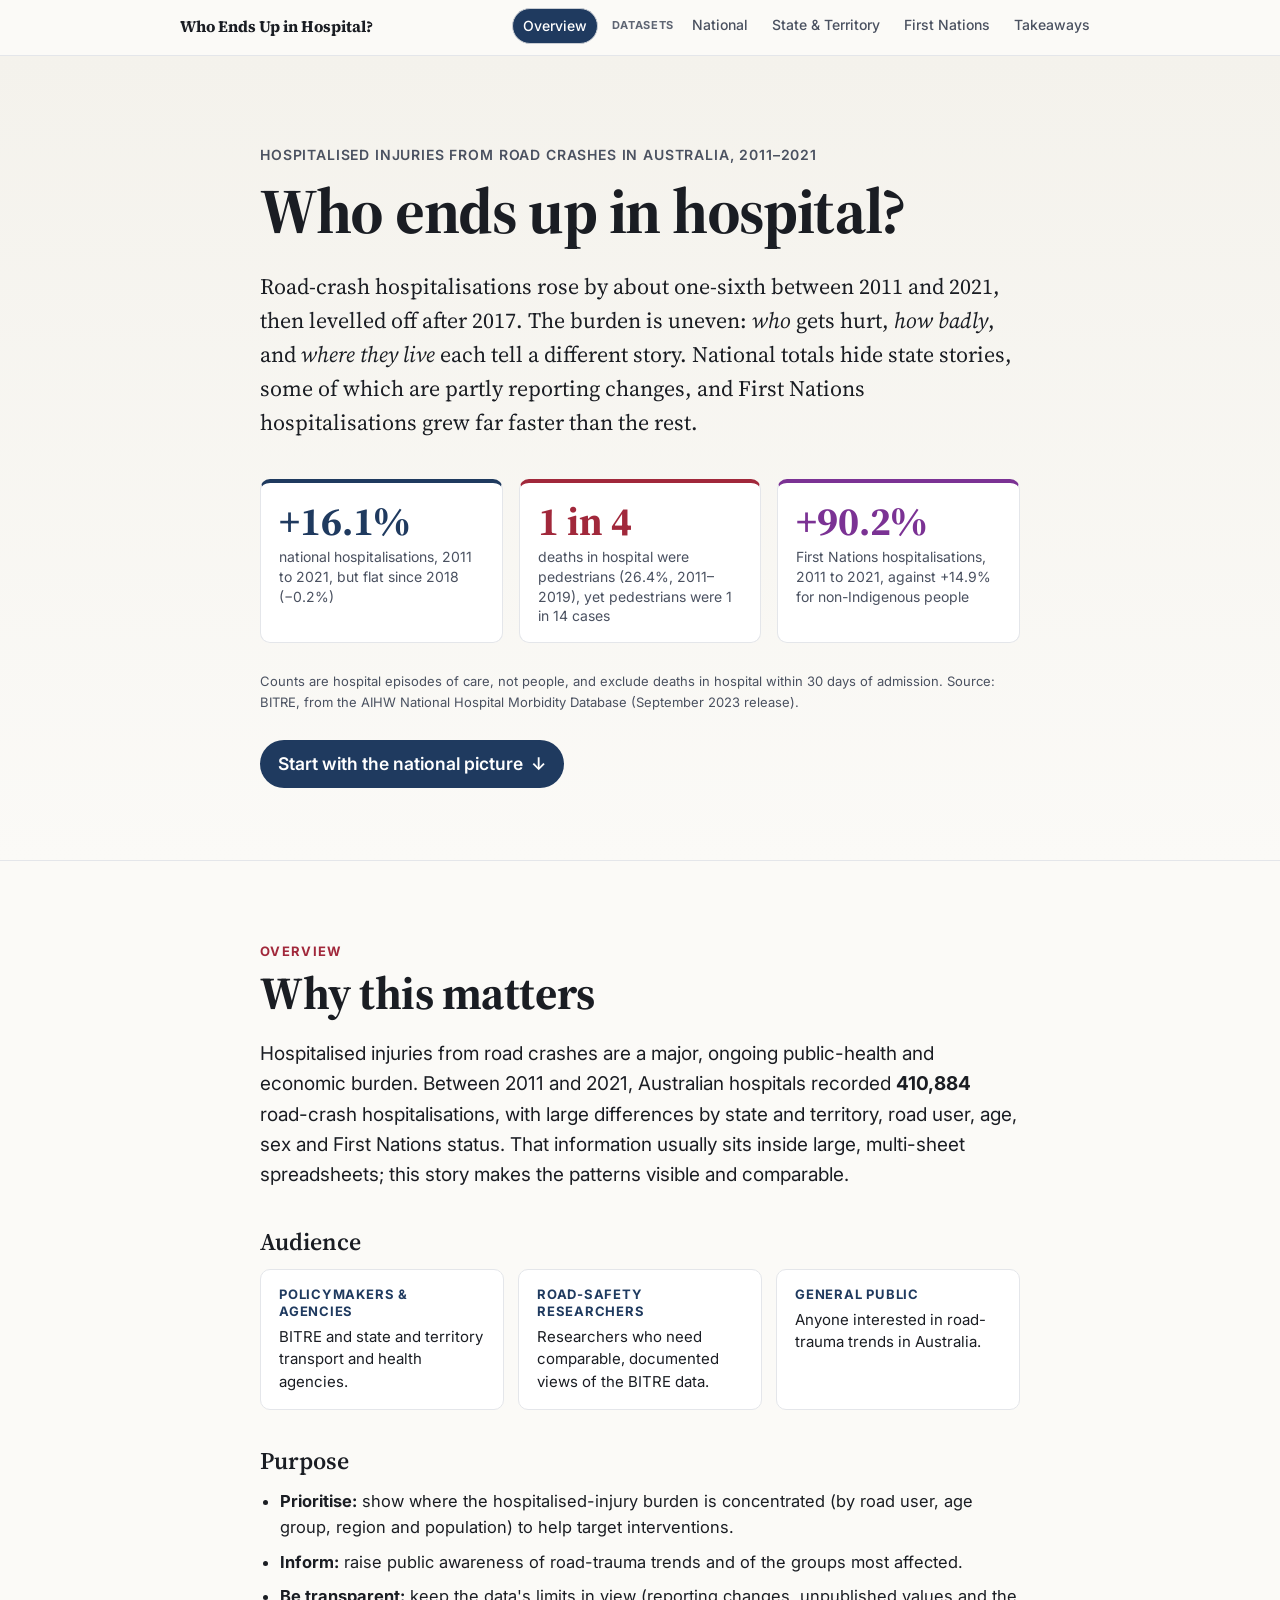
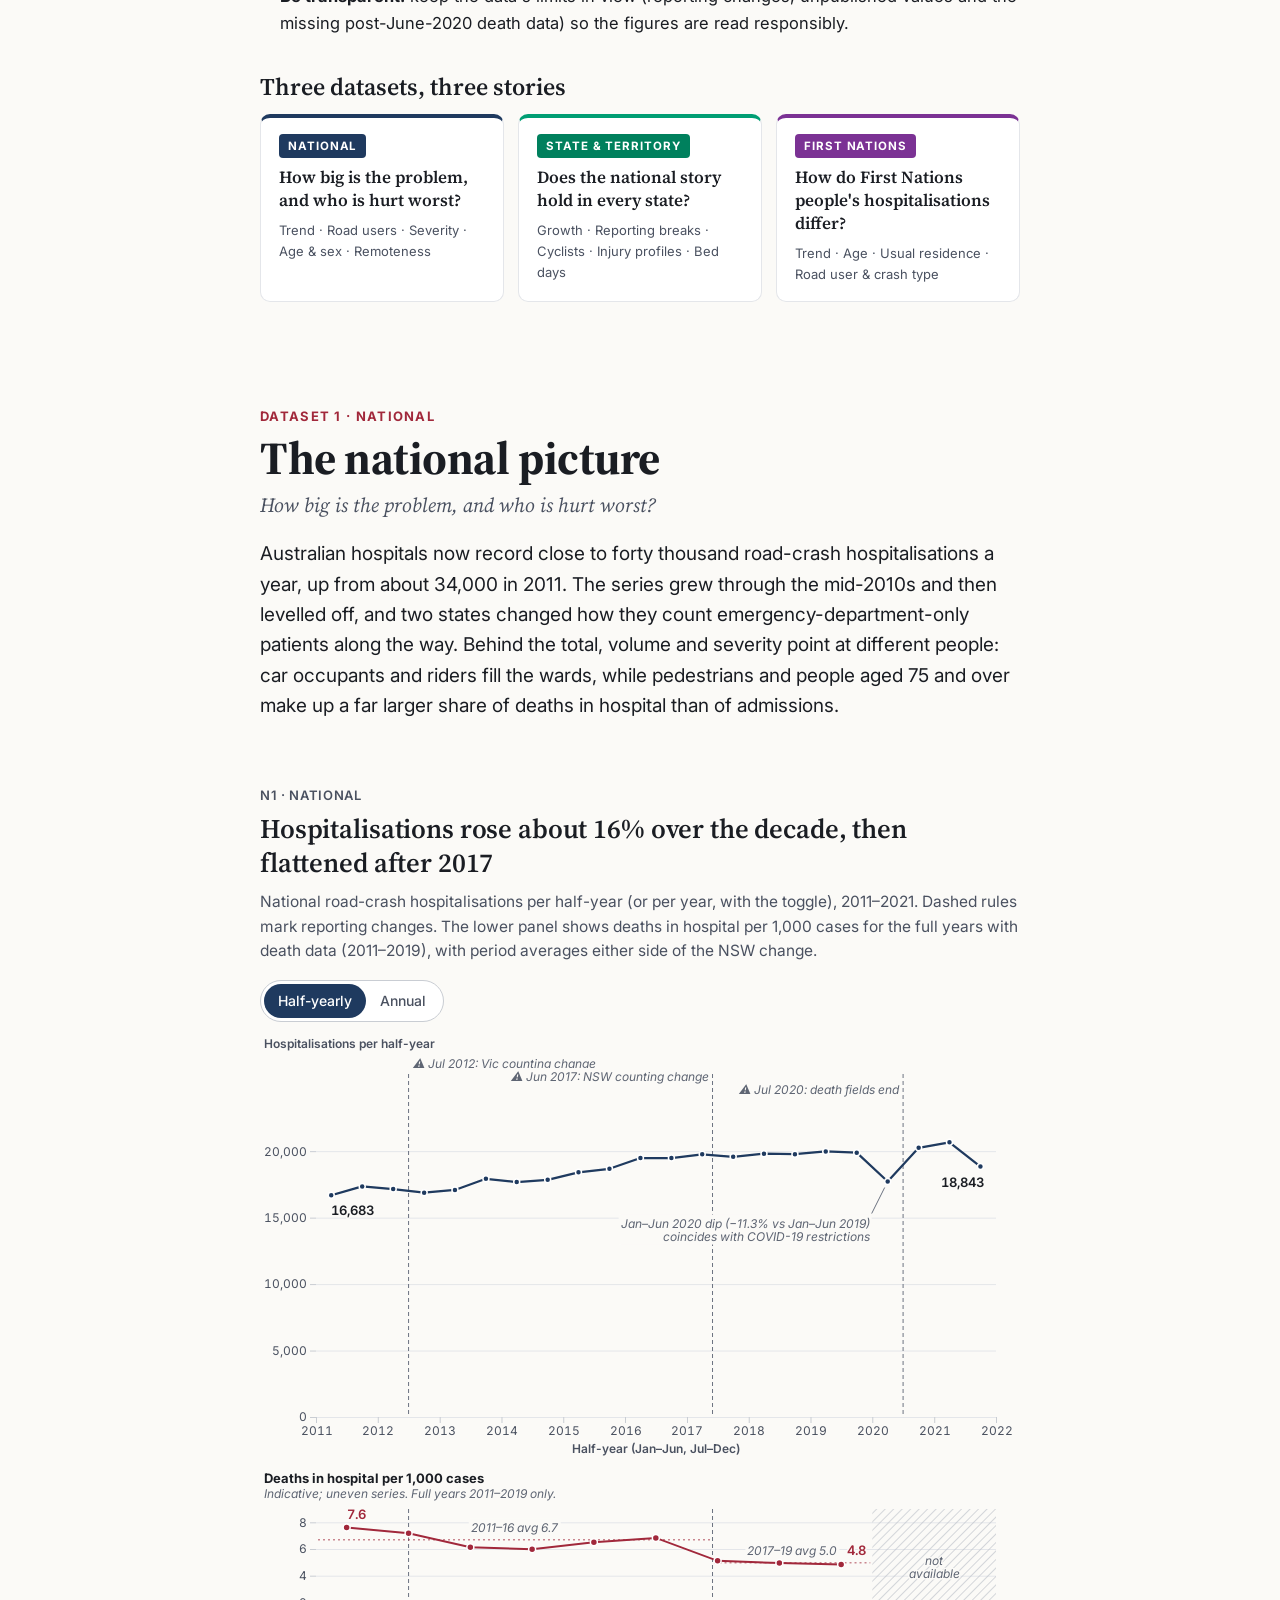
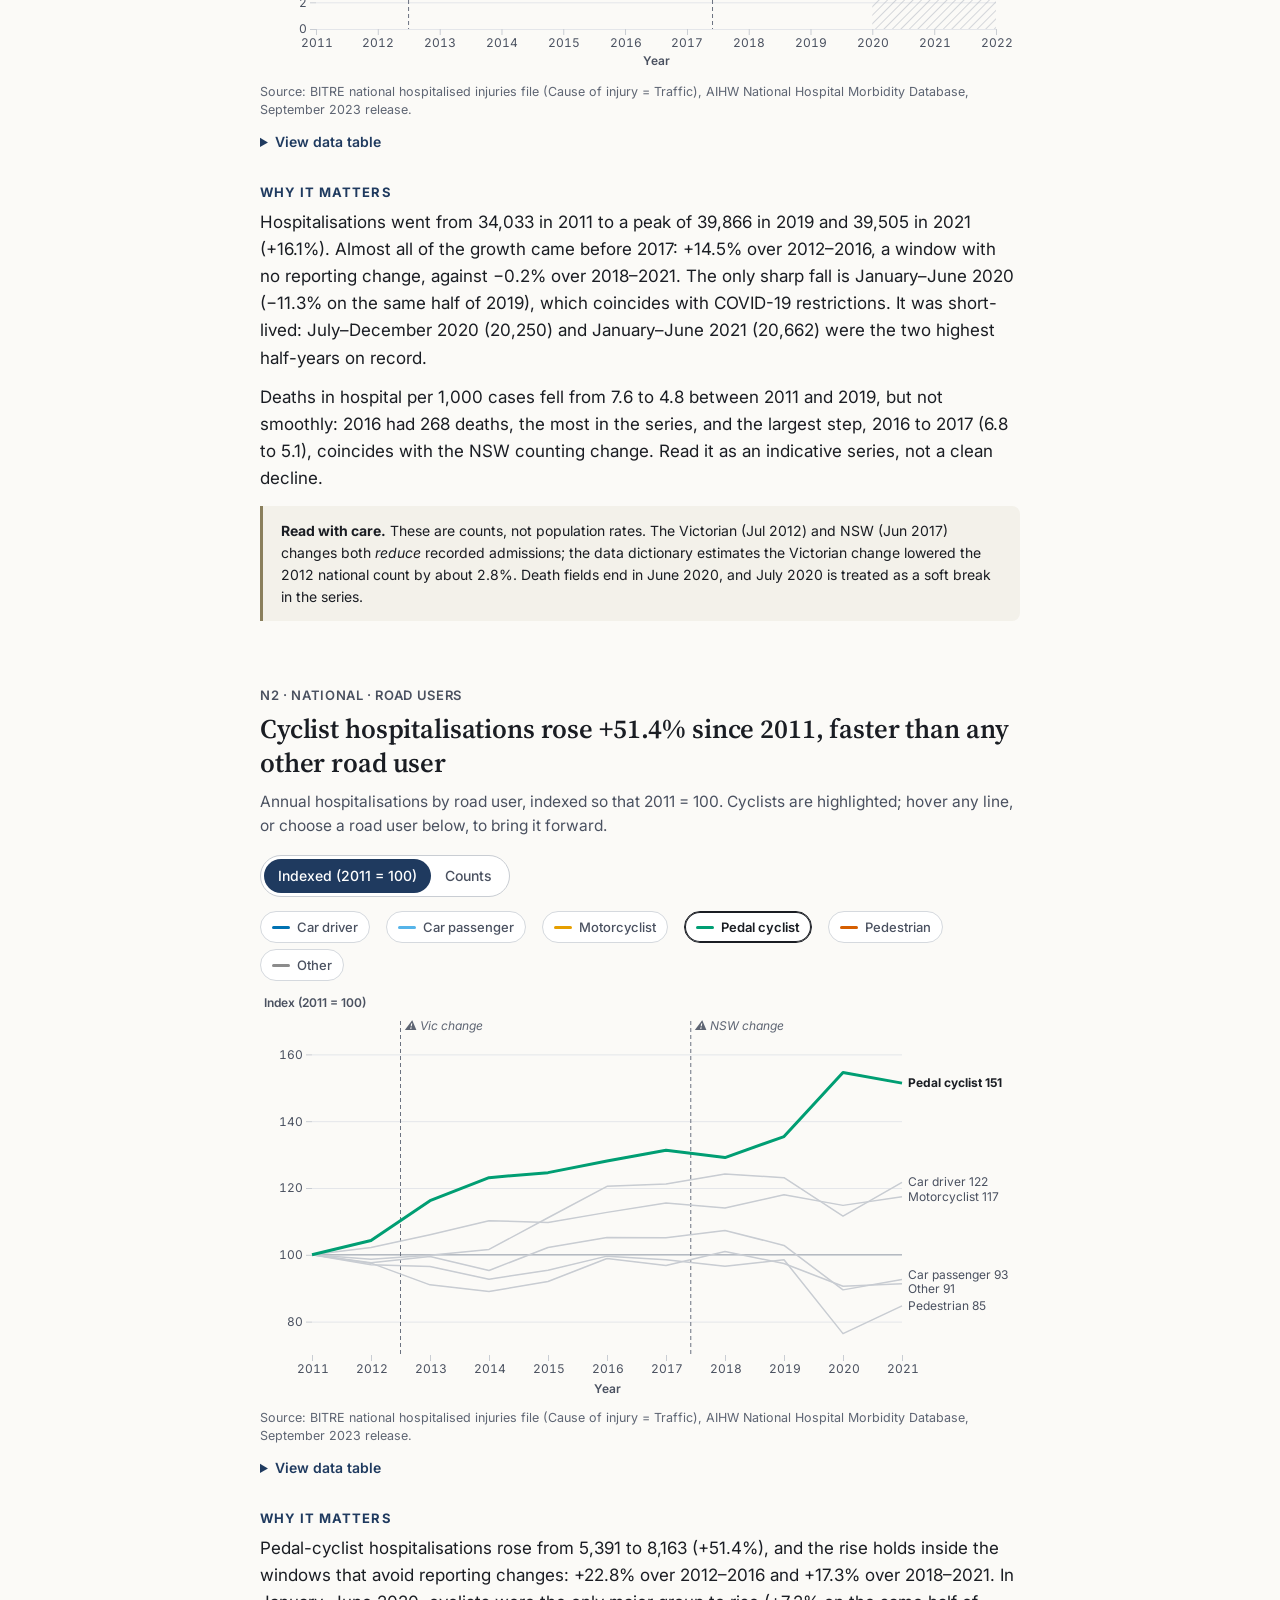
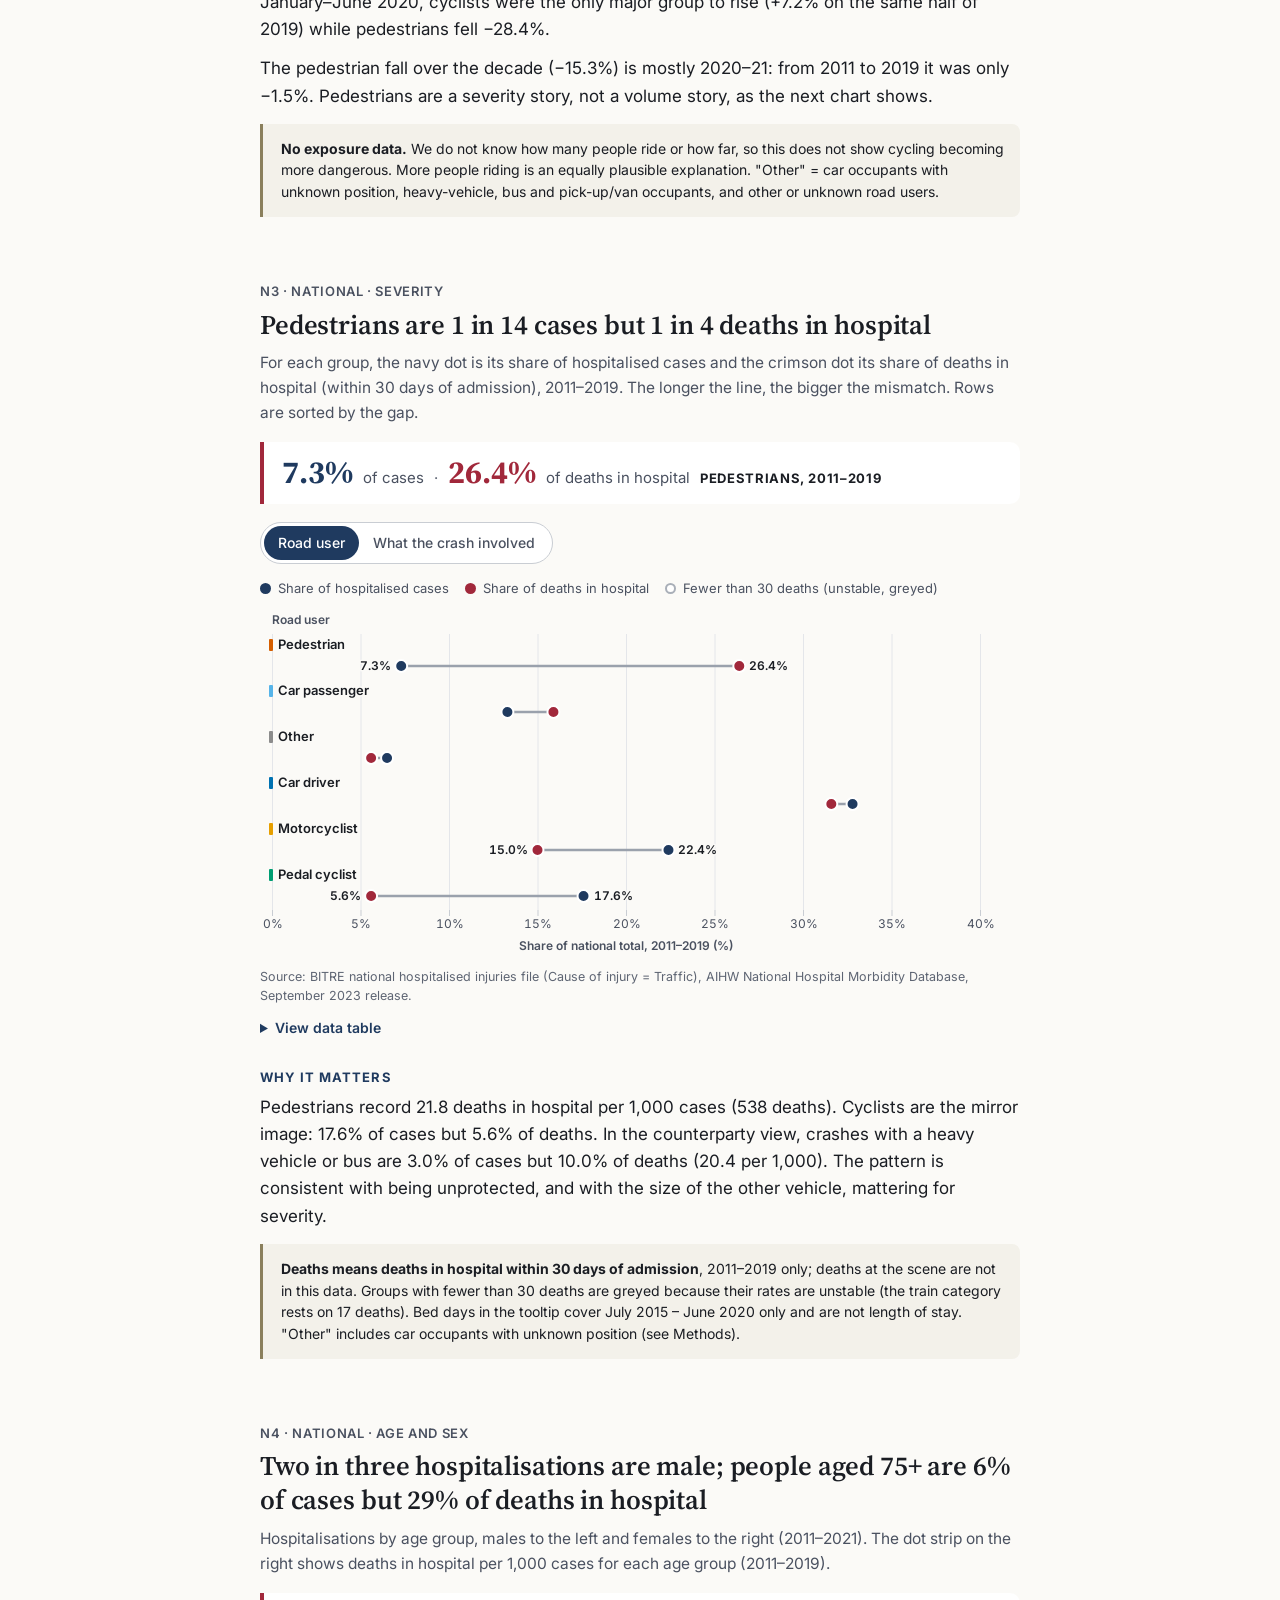
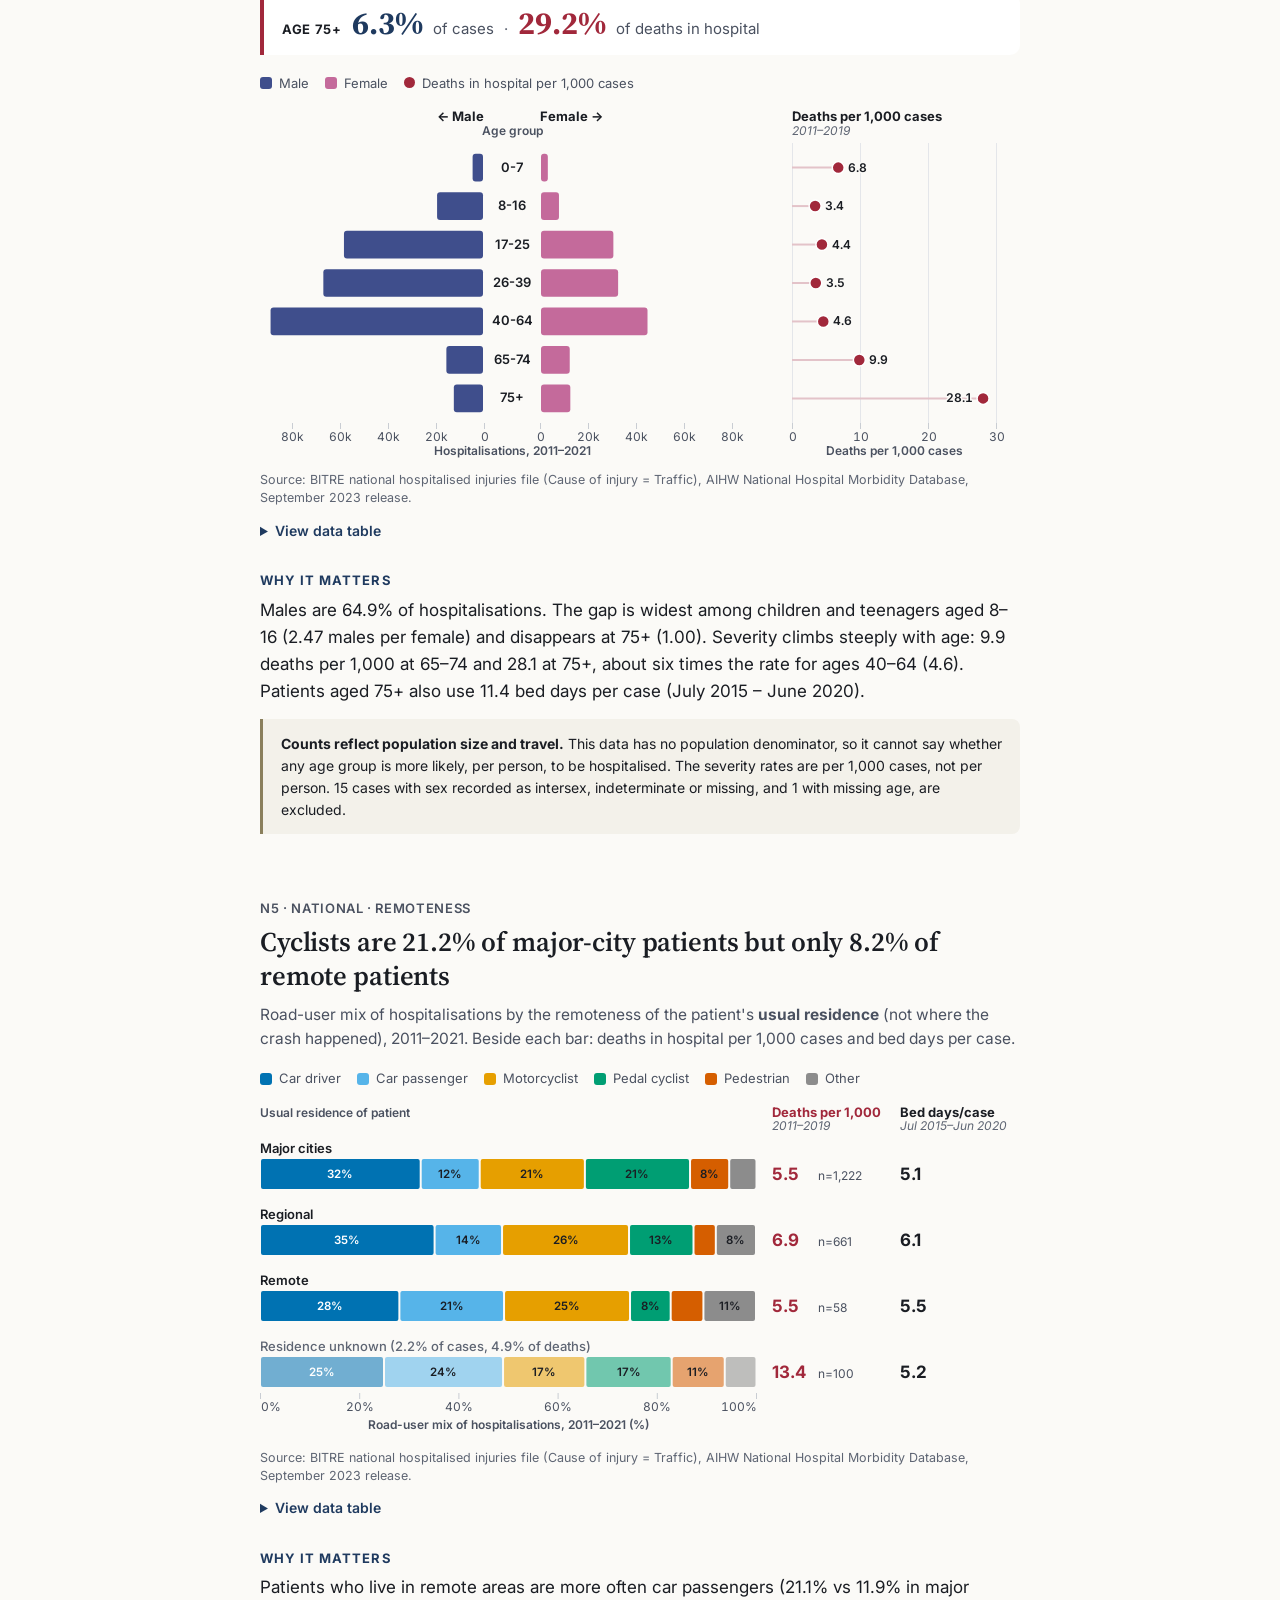
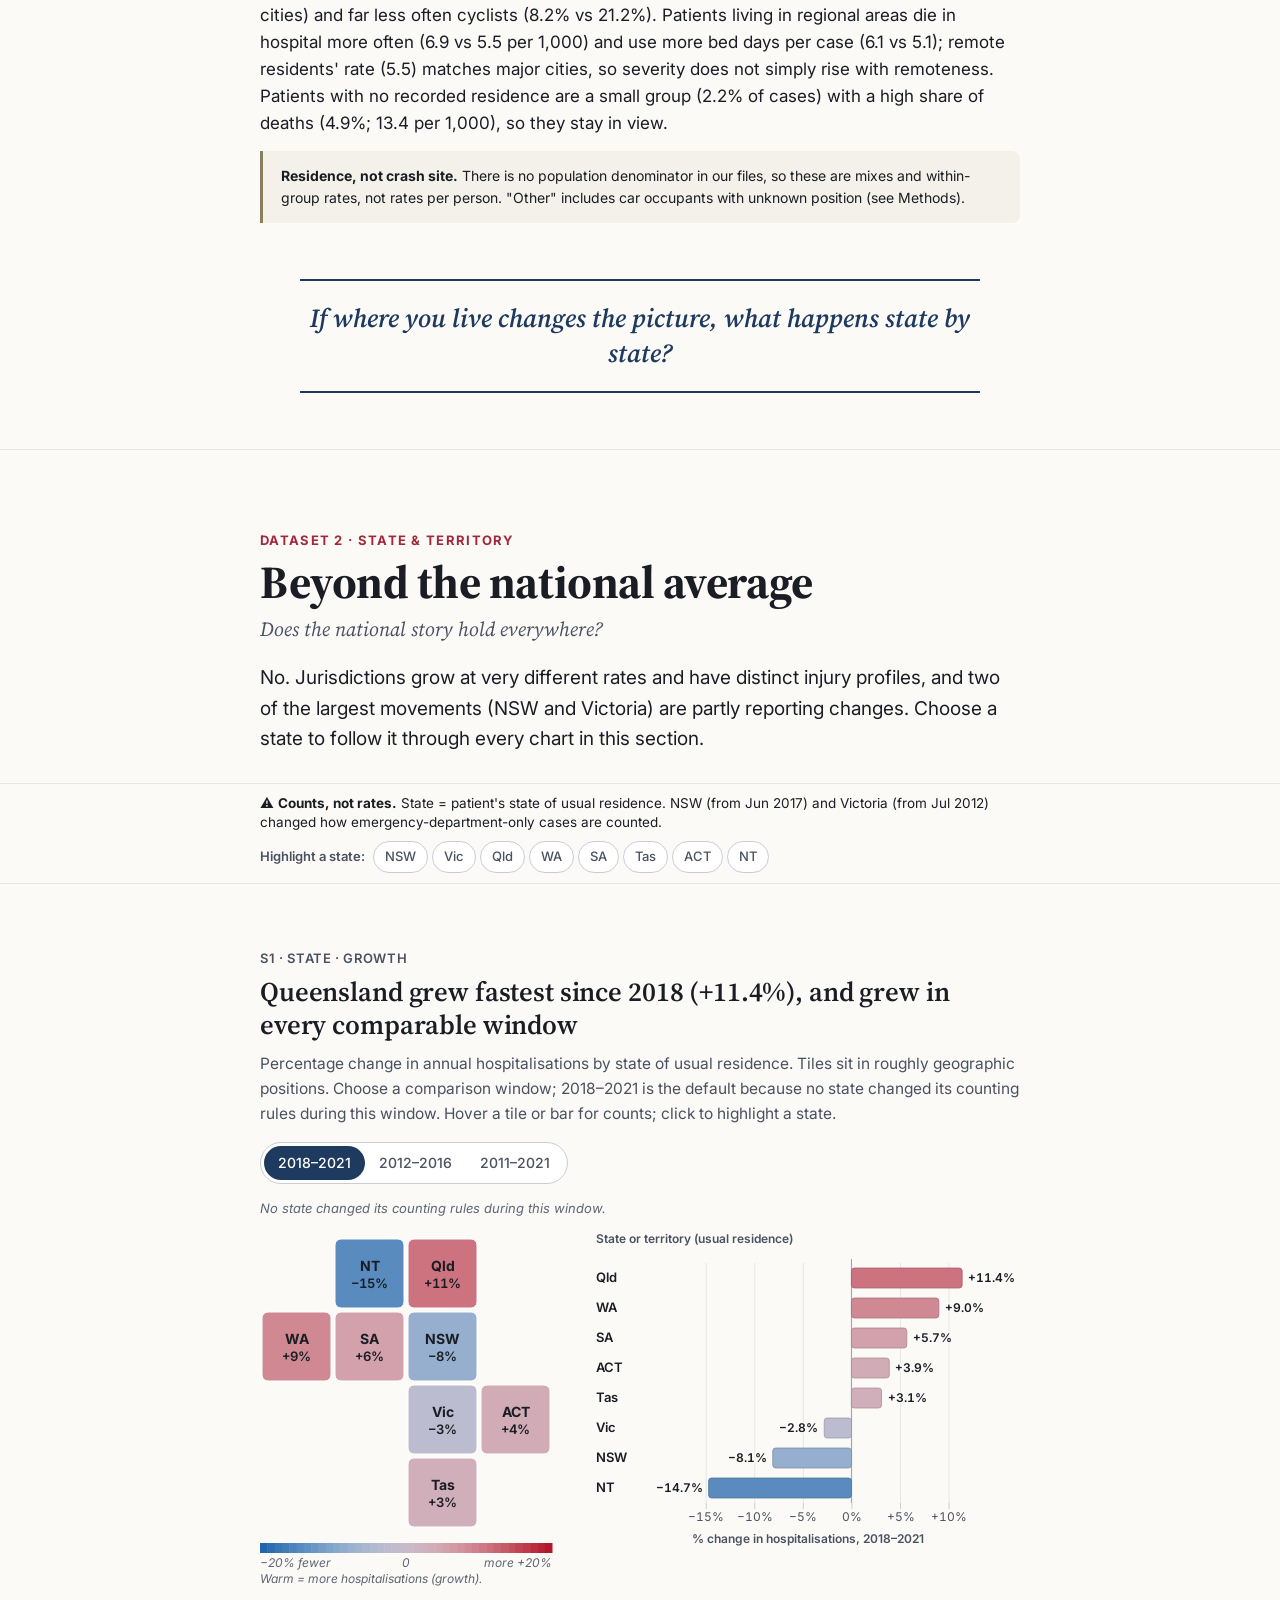
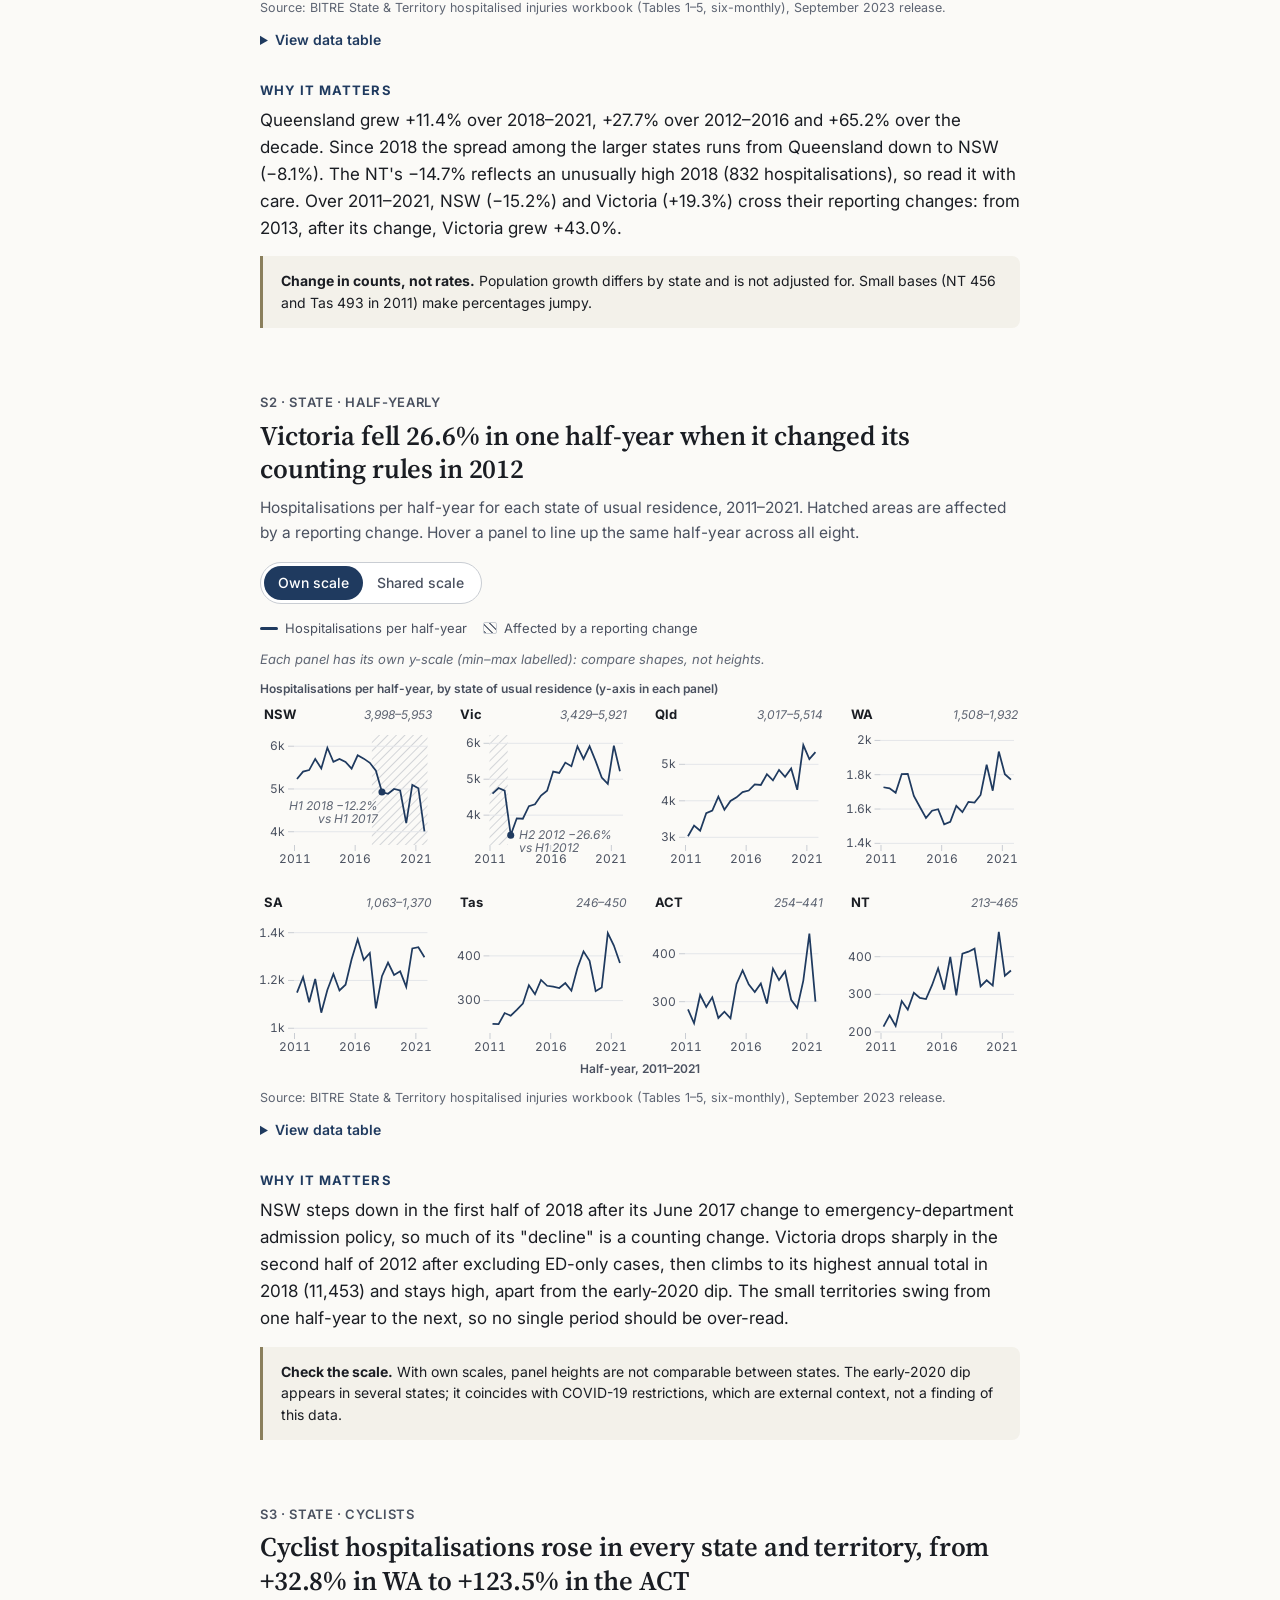
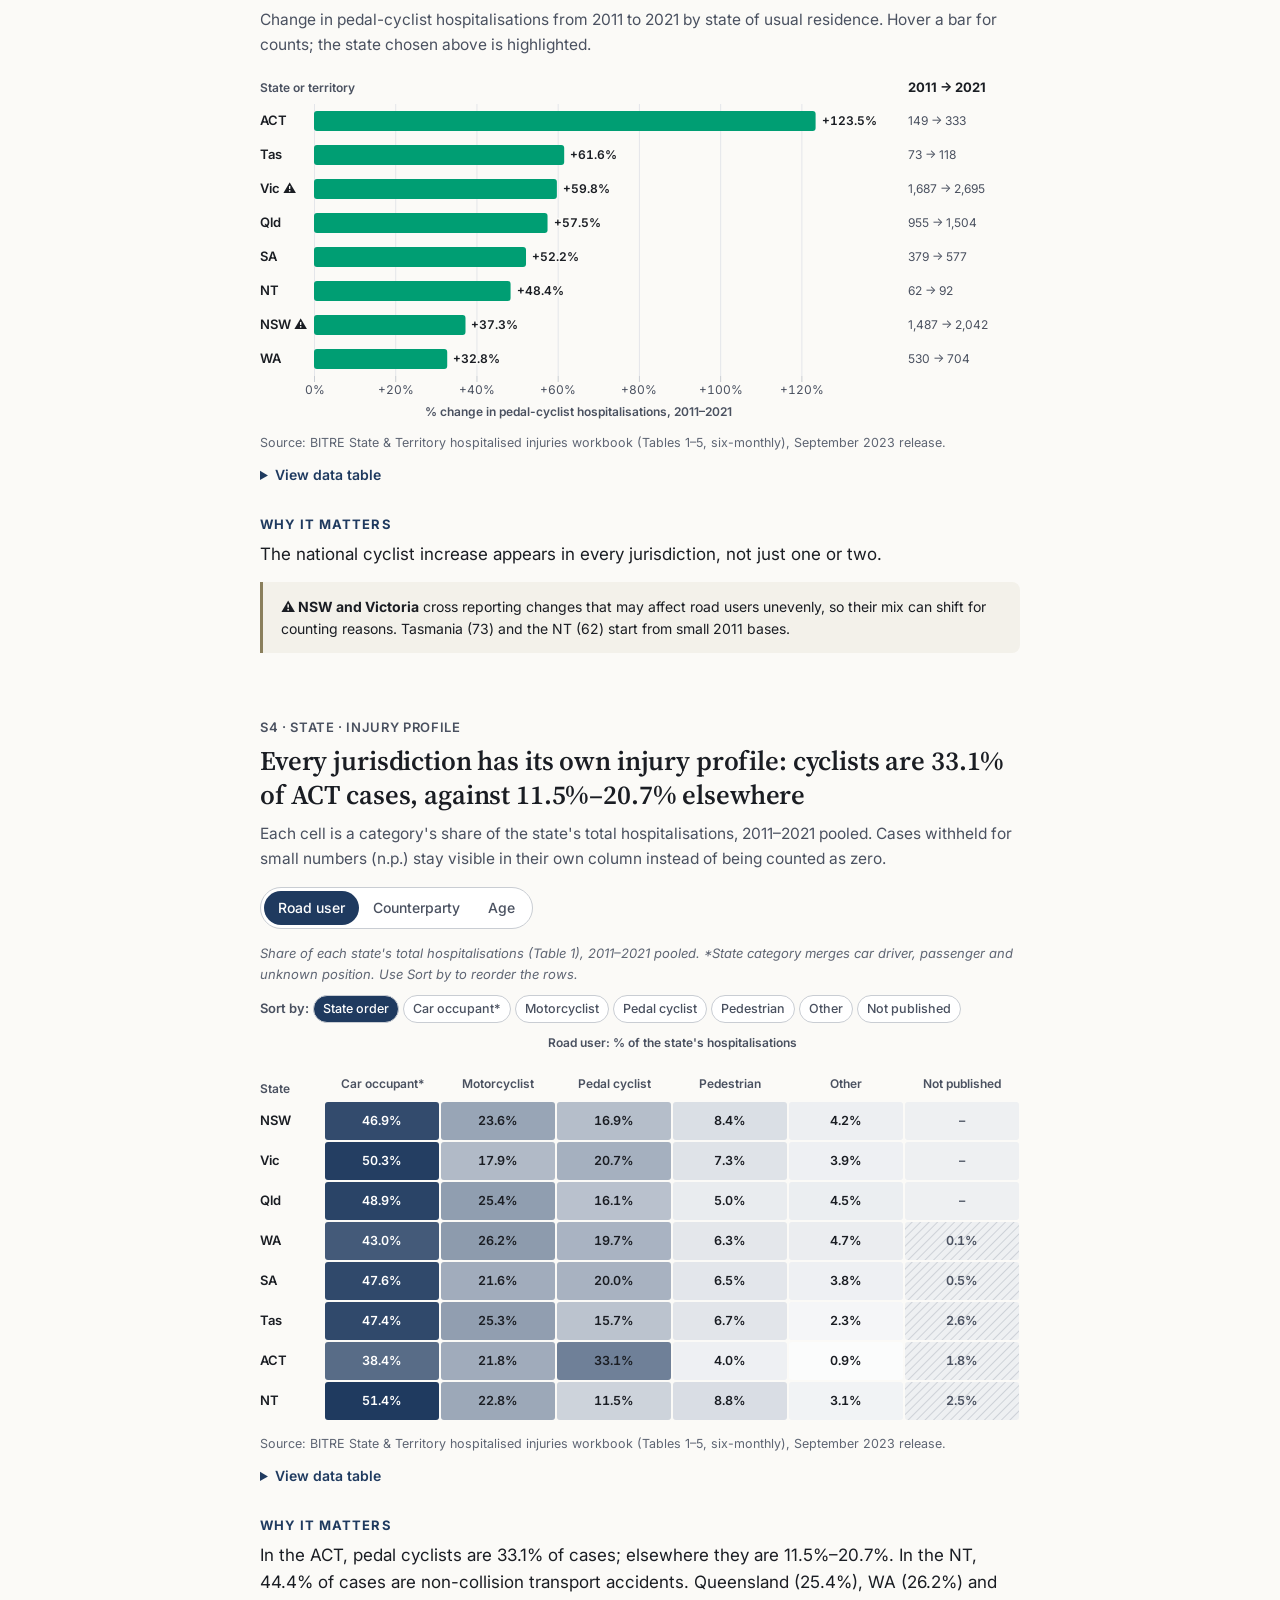
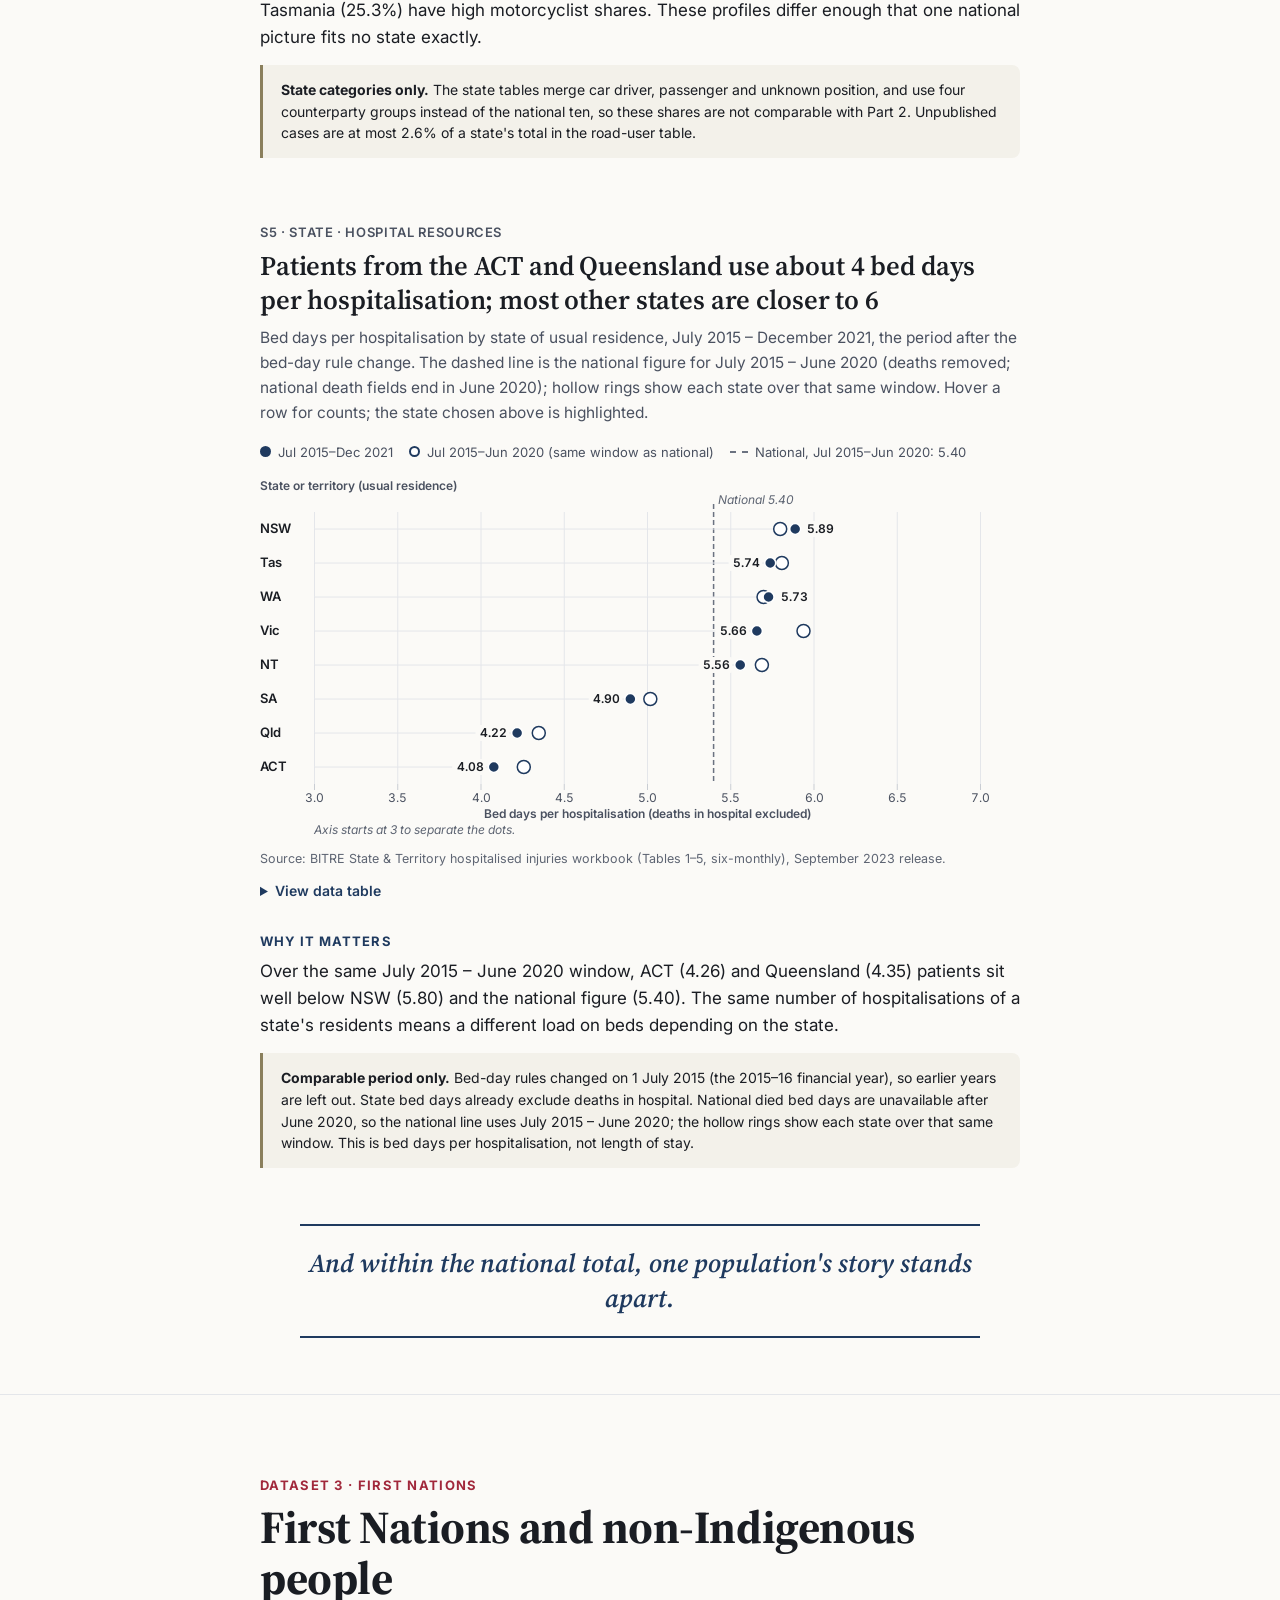
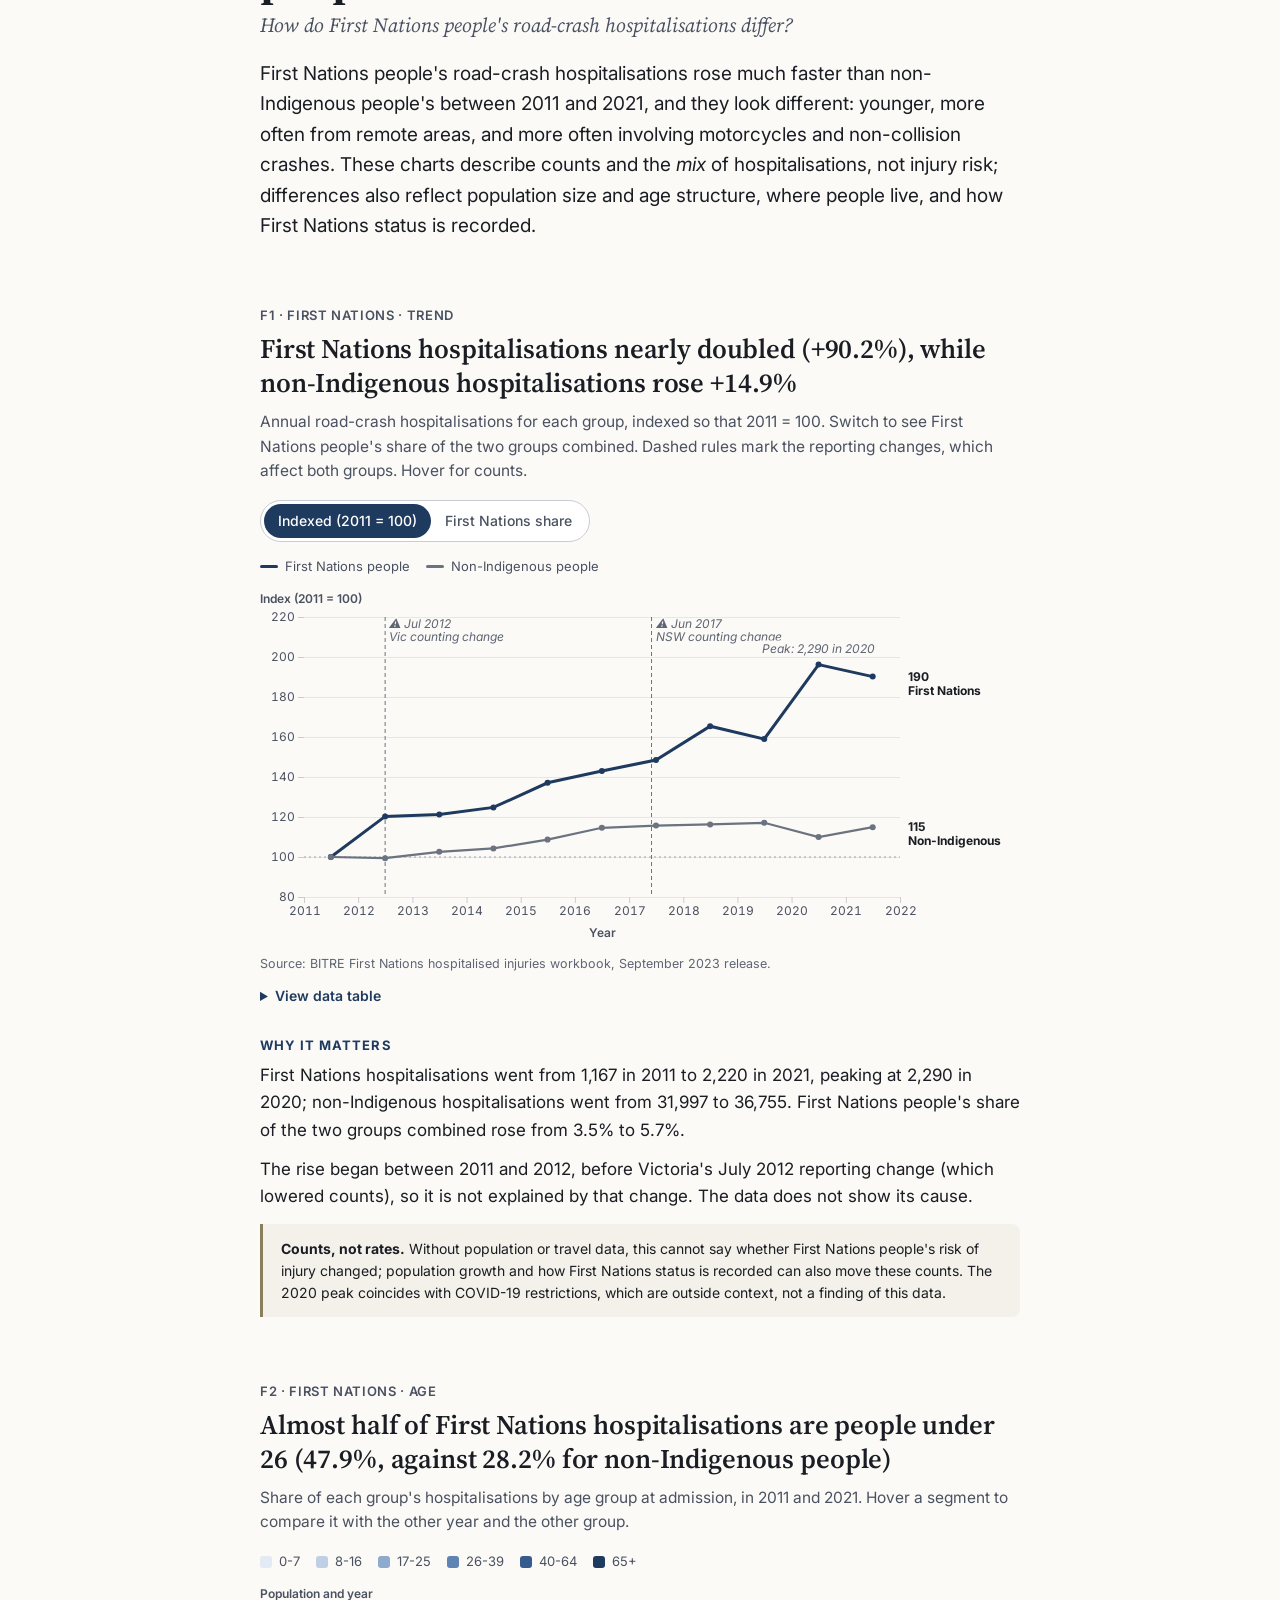
==== index.html @ dad23196 "Deploy website from tin/d3-website cc79774" ====
<!doctype html>
<html lang="en-AU">
<head>
  <meta charset="utf-8">
  <meta name="viewport" content="width=device-width, initial-scale=1, viewport-fit=cover">
  <title>Who Ends Up in Hospital? Road-crash injuries in Australia, 2011–2021</title>
  <meta name="description" content="Interactive data story on hospitalised road-crash injuries in Australia, 2011–2021, across the BITRE National, State & Territory and First Nations datasets.">
  <link rel="preconnect" href="https://fonts.googleapis.com">
  <link rel="preconnect" href="https://fonts.gstatic.com" crossorigin>
  <link rel="stylesheet" href="https://fonts.googleapis.com/css2?family=Inter:wght@400;500;600;700&family=Source+Serif+4:opsz,wght@8..60,400;8..60,600;8..60,700&display=swap">
  <link rel="stylesheet" href="assets/css/style.css">
</head>
<body>
<a class="skip-link" href="#national">Skip to the charts</a>

<header class="site-header">
  <nav class="site-nav" aria-label="Sections">
    <a class="brand" href="#overview">Who Ends Up in Hospital?</a>
    <ul>
      <li><a href="#overview" class="btn-overview">Overview</a></li>
      <li class="nav-ds" aria-hidden="true">Datasets</li>
      <li><a href="#national">National</a></li>
      <li><a href="#state">State &amp; Territory</a></li>
      <li><a href="#first-nations">First Nations</a></li>
      <li><a href="#takeaways">Takeaways</a></li>
    </ul>
  </nav>
  <div class="progress" aria-hidden="true"><span id="progress"></span></div>
</header>

<main id="top">

<!-- ================================================================ OVERVIEW -->
<div id="overview">
<section class="hero">
  <div class="wrap">
    <p class="eyebrow">Hospitalised injuries from road crashes in Australia, 2011–2021</p>
    <h1>Who ends up in hospital?</h1>
    <p class="lede">Road-crash hospitalisations rose by about one-sixth between 2011 and 2021, then levelled off after 2017. The burden is uneven: <em>who</em> gets hurt, <em>how badly</em>, and <em>where they live</em> each tell a different story. National totals hide state stories, some of which are partly reporting changes, and First Nations hospitalisations grew far faster than the rest.</p>
    <div class="stat-row">
      <div class="stat">
        <span class="stat-big" data-stat="g1121"></span>
        <span class="stat-label">national hospitalisations, 2011 to 2021, but flat since 2018 (<span data-stat="g1821"></span>)</span>
      </div>
      <div class="stat stat-sev">
        <span class="stat-big">1 in 4</span>
        <span class="stat-label">deaths in hospital were pedestrians (<span data-stat="pedDeaths"></span>, 2011–2019), yet pedestrians were 1 in 14 cases</span>
      </div>
      <div class="stat stat-fn">
        <span class="stat-big" data-stat="fnChg"></span>
        <span class="stat-label">First Nations hospitalisations, 2011 to 2021, against <span data-stat="niChg"></span> for non-Indigenous people</span>
      </div>
    </div>
    <p class="fineprint">Counts are hospital episodes of care, not people, and exclude deaths in hospital within 30 days of admission. Source: BITRE, from the AIHW National Hospital Morbidity Database (September 2023 release).</p>
    <a class="scroll-cue" href="#national">Start with the national picture <span aria-hidden="true">↓</span></a>
  </div>
</section>

<section class="part">
  <div class="wrap">
    <header class="part-head">
      <p class="part-num">Overview</p>
      <h2>Why this matters</h2>
    </header>
    <p class="prose">Hospitalised injuries from road crashes are a major, ongoing public-health and economic burden. Between 2011 and 2021, Australian hospitals recorded <strong><span data-stat="natTotal"></span></strong> road-crash hospitalisations, with large differences by state and territory, road user, age, sex and First Nations status. That information usually sits inside large, multi-sheet spreadsheets; this story makes the patterns visible and comparable.</p>

    <h3 class="sub-head">Audience</h3>
    <div class="ap-grid">
      <div class="ap-card"><h4>Policymakers &amp; agencies</h4><p>BITRE and state and territory transport and health agencies.</p></div>
      <div class="ap-card"><h4>Road-safety researchers</h4><p>Researchers who need comparable, documented views of the BITRE data.</p></div>
      <div class="ap-card"><h4>General public</h4><p>Anyone interested in road-trauma trends in Australia.</p></div>
    </div>

    <h3 class="sub-head">Purpose</h3>
    <ul class="tasks">
      <li><strong>Prioritise:</strong> show where the hospitalised-injury burden is concentrated (by road user, age group, region and population) to help target interventions.</li>
      <li><strong>Inform:</strong> raise public awareness of road-trauma trends and of the groups most affected.</li>
      <li><strong>Be transparent:</strong> keep the data's limits in view (reporting changes, unpublished values and the missing post-June-2020 death data) so the figures are read responsibly.</li>
    </ul>

    <h3 class="sub-head">Three datasets, three stories</h3>
    <div class="ds-cards">
      <a class="ds-card" href="#national"><span class="ds-tag">National</span><p class="finding">How big is the problem, and who is hurt worst?</p><p class="meta">Trend · Road users · Severity · Age &amp; sex · Remoteness</p></a>
      <a class="ds-card st" href="#state"><span class="ds-tag st">State &amp; Territory</span><p class="finding">Does the national story hold in every state?</p><p class="meta">Growth · Reporting breaks · Cyclists · Injury profiles · Bed days</p></a>
      <a class="ds-card fn" href="#first-nations"><span class="ds-tag fn">First Nations</span><p class="finding">How do First Nations people's hospitalisations differ?</p><p class="meta">Trend · Age · Usual residence · Road user &amp; crash type</p></a>
    </div>
  </div>
</section>
</div>

<!-- ================================================================ THE NATIONAL PICTURE -->
<section id="national" class="part">
  <div class="wrap">
    <header class="part-head">
      <p class="part-num">Dataset 1 · National</p>
      <h2>The national picture</h2>
      <p class="part-q">How big is the problem, and who is hurt worst?</p>
    </header>
    <p class="prose">Australian hospitals now record close to forty thousand road-crash hospitalisations a year, up from about 34,000 in 2011. The series grew through the mid-2010s and then levelled off, and two states changed how they count emergency-department-only patients along the way. Behind the total, volume and severity point at different people: car occupants and riders fill the wards, while pedestrians and people aged 75 and over make up a far larger share of deaths in hospital than of admissions.</p>
  </div>
  <article class="chart-block wide" id="n1">
    <div class="wrap">
      <p class="kicker">N1 · National</p>
      <h3 class="chart-headline">Hospitalisations rose about 16% over the decade, then flattened after 2017</h3>
      <p class="chart-desc">National road-crash hospitalisations per half-year (or per year, with the toggle), 2011–2021. Dashed rules mark reporting changes. The lower panel shows deaths in hospital per 1,000 cases for the full years with death data (2011–2019), with period averages either side of the NSW change.</p>
      <div class="controls" data-chart="n1" role="group" aria-label="Time resolution">
        <button type="button" data-opt="mode" data-value="half">Half-yearly</button>
        <button type="button" data-opt="mode" data-value="annual">Annual</button>
      </div>
    </div>
    <div class="wrap-wide"><div class="chart" id="chart-n1" data-chart="n1"></div><p class="chart-source">Source: BITRE national hospitalised injuries file (Cause of injury = Traffic), AIHW National Hospital Morbidity Database, September 2023 release.</p></div>
    <div class="wrap">
      <details class="table-toggle"><summary>View data table</summary><div class="table-wrap" id="table-n1"></div></details>
      <div class="why">
        <h4>Why it matters</h4>
        <p>Hospitalisations went from <span data-stat="h2011"></span> in 2011 to a peak of <span data-stat="h2019"></span> in 2019 and <span data-stat="h2021"></span> in 2021 (<span data-stat="g1121"></span>). Almost all of the growth came before 2017: <span data-stat="g1216"></span> over 2012–2016, a window with no reporting change, against <span data-stat="g1821"></span> over 2018–2021. The only sharp fall is January–June 2020 (<span data-stat="covidH1"></span> on the same half of 2019), which coincides with COVID-19 restrictions. It was short-lived: July–December 2020 (<span data-stat="h2020H2"></span>) and January–June 2021 (<span data-stat="h2021H1"></span>) were the two highest half-years on record.</p>
        <p>Deaths in hospital per 1,000 cases fell from <span data-stat="dr2011"></span> to <span data-stat="dr2019"></span> between 2011 and 2019, but not smoothly: 2016 had <span data-stat="d2016"></span> deaths, the most in the series, and the largest step, 2016 to 2017 (<span data-stat="dr2016"></span> to <span data-stat="dr2017"></span>), coincides with the NSW counting change. Read it as an indicative series, not a clean decline.</p>
      </div>
      <aside class="caveat" aria-label="Caveat">
        <strong>Read with care.</strong> These are counts, not population rates. The Victorian (Jul 2012) and NSW (Jun 2017) changes both <em>reduce</em> recorded admissions; the data dictionary estimates the Victorian change lowered the 2012 national count by about 2.8%. Death fields end in June 2020, and July 2020 is treated as a soft break in the series.
      </aside>
    </div>
  </article>

  <article class="chart-block" id="n2">
    <div class="wrap">
      <p class="kicker">N2 · National · Road users</p>
      <h3 class="chart-headline">Cyclist hospitalisations rose <span data-stat="cyc1121"></span> since 2011, faster than any other road user</h3>
      <p class="chart-desc">Annual hospitalisations by road user, indexed so that 2011 = 100. Cyclists are highlighted; hover any line, or choose a road user below, to bring it forward.</p>
      <div class="controls" data-chart="n2" role="group" aria-label="Measure">
        <button type="button" data-opt="mode" data-value="index">Indexed (2011 = 100)</button>
        <button type="button" data-opt="mode" data-value="count">Counts</button>
      </div>
      <div class="chart" id="chart-n2" data-chart="n2"></div><p class="chart-source">Source: BITRE national hospitalised injuries file (Cause of injury = Traffic), AIHW National Hospital Morbidity Database, September 2023 release.</p>
      <details class="table-toggle"><summary>View data table</summary><div class="table-wrap" id="table-n2"></div></details>
      <div class="why">
        <h4>Why it matters</h4>
        <p>Pedal-cyclist hospitalisations rose from <span data-stat="cyc2011"></span> to <span data-stat="cyc2021"></span> (<span data-stat="cyc1121"></span>), and the rise holds inside the windows that avoid reporting changes: <span data-stat="cyc1216"></span> over 2012–2016 and <span data-stat="cyc1821"></span> over 2018–2021. In January–June 2020, cyclists were the only major group to rise (<span data-stat="cycCovid"></span> on the same half of 2019) while pedestrians fell <span data-stat="pedCovid"></span>.</p>
        <p>The pedestrian fall over the decade (<span data-stat="ped1121"></span>) is mostly 2020–21: from 2011 to 2019 it was only <span data-stat="ped1119"></span>. Pedestrians are a severity story, not a volume story, as the next chart shows.</p>
      </div>
      <aside class="caveat"><strong>No exposure data.</strong> We do not know how many people ride or how far, so this does not show cycling becoming more dangerous. More people riding is an equally plausible explanation. "Other" = car occupants with unknown position, heavy-vehicle, bus and pick-up/van occupants, and other or unknown road users.</aside>
    </div>
  </article>

  <article class="chart-block" id="n3">
    <div class="wrap">
      <p class="kicker">N3 · National · Severity</p>
      <h3 class="chart-headline">Pedestrians are 1 in 14 cases but 1 in 4 deaths in hospital</h3>
      <p class="chart-desc">For each group, the navy dot is its share of hospitalised cases and the crimson dot its share of deaths in hospital (within 30 days of admission), 2011–2019. The longer the line, the bigger the mismatch. Rows are sorted by the gap.</p>
      <div class="callout-stat sev"><span class="big cases"><span data-stat="pedCases"></span></span> of cases <span class="dot" aria-hidden="true">·</span> <span class="big deaths"><span data-stat="pedDeaths"></span></span> of deaths in hospital <span class="who">Pedestrians, 2011–2019</span></div>
      <div class="controls" data-chart="n3" role="group" aria-label="Grouping">
        <button type="button" data-opt="mode" data-value="roadUser">Road user</button>
        <button type="button" data-opt="mode" data-value="counterparty">What the crash involved</button>
      </div>
      <div class="chart" id="chart-n3" data-chart="n3"></div><p class="chart-source">Source: BITRE national hospitalised injuries file (Cause of injury = Traffic), AIHW National Hospital Morbidity Database, September 2023 release.</p>
      <details class="table-toggle"><summary>View data table</summary><div class="table-wrap" id="table-n3"></div></details>
      <div class="why">
        <h4>Why it matters</h4>
        <p>Pedestrians record <span data-stat="pedRate"></span> deaths in hospital per 1,000 cases (<span data-stat="pedN"></span> deaths). Cyclists are the mirror image: <span data-stat="cycCases"></span> of cases but <span data-stat="cycDeaths"></span> of deaths. In the counterparty view, crashes with a heavy vehicle or bus are <span data-stat="hvCases"></span> of cases but <span data-stat="hvDeaths"></span> of deaths (<span data-stat="hvRate"></span> per 1,000). The pattern is consistent with being unprotected, and with the size of the other vehicle, mattering for severity.</p>
      </div>
      <aside class="caveat"><strong>Deaths means deaths in hospital within 30 days of admission</strong>, 2011–2019 only; deaths at the scene are not in this data. Groups with fewer than 30 deaths are greyed because their rates are unstable (the train category rests on 17 deaths). Bed days in the tooltip cover July 2015 – June 2020 only and are not length of stay. "Other" includes car occupants with unknown position (see Methods).</aside>
    </div>
  </article>

  <article class="chart-block" id="n4">
    <div class="wrap">
      <p class="kicker">N4 · National · Age and sex</p>
      <h3 class="chart-headline">Two in three hospitalisations are male; people aged 75+ are 6% of cases but 29% of deaths in hospital</h3>
      <p class="chart-desc">Hospitalisations by age group, males to the left and females to the right (2011–2021). The dot strip on the right shows deaths in hospital per 1,000 cases for each age group (2011–2019).</p>
      <div class="callout-stat sev"><span class="who">Age 75+</span> <span class="big cases"><span data-stat="a75Cases"></span></span> of cases <span class="dot" aria-hidden="true">·</span> <span class="big deaths"><span data-stat="a75Deaths"></span></span> of deaths in hospital</div>
      <div class="chart" id="chart-n4" data-chart="n4"></div><p class="chart-source">Source: BITRE national hospitalised injuries file (Cause of injury = Traffic), AIHW National Hospital Morbidity Database, September 2023 release.</p>
      <details class="table-toggle"><summary>View data table</summary><div class="table-wrap" id="table-n4"></div></details>
      <div class="why">
        <h4>Why it matters</h4>
        <p>Males are <span data-stat="male"></span> of hospitalisations. The gap is widest among children and teenagers aged 8–16 (<span data-stat="ratio816"></span> males per female) and disappears at 75+ (<span data-stat="ratio75"></span>). Severity climbs steeply with age: <span data-stat="a6574Rate"></span> deaths per 1,000 at 65–74 and <span data-stat="a75Rate"></span> at 75+, about six times the rate for ages 40–64 (<span data-stat="a4064Rate"></span>). Patients aged 75+ also use <span data-stat="a75Bd"></span> bed days per case (July 2015 – June 2020).</p>
      </div>
      <aside class="caveat"><strong>Counts reflect population size and travel.</strong> This data has no population denominator, so it cannot say whether any age group is more likely, per person, to be hospitalised. The severity rates are per 1,000 cases, not per person. 15 cases with sex recorded as intersex, indeterminate or missing, and 1 with missing age, are excluded.</aside>
    </div>
  </article>

  <article class="chart-block" id="n5">
    <div class="wrap">
      <p class="kicker">N5 · National · Remoteness</p>
      <h3 class="chart-headline">Cyclists are <span data-stat="cycCity"></span> of major-city patients but only <span data-stat="cycRemote"></span> of remote patients</h3>
      <p class="chart-desc">Road-user mix of hospitalisations by the remoteness of the patient's <strong>usual residence</strong> (not where the crash happened), 2011–2021. Beside each bar: deaths in hospital per 1,000 cases and bed days per case.</p>
      <div class="chart" id="chart-n5" data-chart="n5"></div><p class="chart-source">Source: BITRE national hospitalised injuries file (Cause of injury = Traffic), AIHW National Hospital Morbidity Database, September 2023 release.</p>
      <details class="table-toggle"><summary>View data table</summary><div class="table-wrap" id="table-n5"></div></details>
      <div class="why">
        <h4>Why it matters</h4>
        <p>Patients who live in remote areas are more often car passengers (<span data-stat="paxRemote"></span> vs <span data-stat="paxCity"></span> in major cities) and far less often cyclists (<span data-stat="cycRemote"></span> vs <span data-stat="cycCity"></span>). Patients living in regional areas die in hospital more often (<span data-stat="regRate"></span> vs <span data-stat="cityRate"></span> per 1,000) and use more bed days per case (<span data-stat="regBd"></span> vs <span data-stat="cityBd"></span>); remote residents' rate (<span data-stat="remRate"></span>) matches major cities, so severity does not simply rise with remoteness. Patients with no recorded residence are a small group (<span data-stat="missCases"></span> of cases) with a high share of deaths (<span data-stat="missDeaths"></span>; <span data-stat="missRate"></span> per 1,000), so they stay in view.</p>
      </div>
      <aside class="caveat"><strong>Residence, not crash site.</strong> There is no population denominator in our files, so these are mixes and within-group rates, not rates per person. "Other" includes car occupants with unknown position (see Methods).</aside>
    </div>
  </article>


  <p class="transition"><span>If where you live changes the picture, what happens state by state?</span></p>
</section>

<!-- ================================================================ BEYOND THE NATIONAL AVERAGE -->
<section id="state" class="part">
  <div class="wrap">
    <header class="part-head">
      <p class="part-num">Dataset 2 · State &amp; Territory</p>
      <h2>Beyond the national average</h2>
      <p class="part-q">Does the national story hold everywhere?</p>
    </header>
    <p class="prose">No. Jurisdictions grow at very different rates and have distinct injury profiles, and two of the largest movements (NSW and Victoria) are partly reporting changes. Choose a state to follow it through every chart in this section.</p>
  </div>
  <div class="state-bar" role="region" aria-label="State selector">
    <div class="wrap">
      <p class="banner"><span aria-hidden="true">⚠</span> <strong>Counts, not rates.</strong> <span class="banner-full">State = patient's state of usual residence. NSW (from Jun 2017) and Victoria (from Jul 2012) changed how emergency-department-only cases are counted.</span><span class="banner-short">By usual residence; NSW and Vic counting changes.</span></p>
      <div class="state-picker">
        <span class="sort-label" id="state-label">Highlight a state:</span>
        <div id="state-buttons" class="chips" role="group" aria-labelledby="state-label"></div>
        <button type="button" id="state-clear" class="chip chip-clear" hidden>Clear</button>
        <span id="state-status" class="sr-only" aria-live="polite">No state selected</span>
      </div>
    </div>
  </div>


  <article class="chart-block wide" id="s1">
    <div class="wrap">
      <p class="kicker">S1 · State · Growth</p>
      <h3 class="chart-headline">Queensland grew fastest since 2018 (<span data-stat="qld1821"></span>), and grew in every comparable window</h3>
      <p class="chart-desc">Percentage change in annual hospitalisations by state of usual residence. Tiles sit in roughly geographic positions. Choose a comparison window; 2018–2021 is the default because no state changed its counting rules during this window. Hover a tile or bar for counts; click to highlight a state.</p>
      <div class="controls" data-chart="s1" role="group" aria-label="Comparison window">
        <button type="button" data-opt="window" data-value="2018-2021">2018–2021</button>
        <button type="button" data-opt="window" data-value="2012-2016">2012–2016</button>
        <button type="button" data-opt="window" data-value="2011-2021">2011–2021</button>
      </div>
    </div>
    <div class="wrap-wide"><div class="chart" id="chart-s1" data-chart="s1"></div><p class="chart-source">Source: BITRE State &amp; Territory hospitalised injuries workbook (Tables 1–5, six-monthly), September 2023 release.</p></div>
    <div class="wrap">
      <details class="table-toggle"><summary>View data table</summary><div class="table-wrap" id="table-s1"></div></details>
      <div class="why">
        <h4>Why it matters</h4>
        <p>Queensland grew <span data-stat="qld1821"></span> over 2018–2021, <span data-stat="qld1216"></span> over 2012–2016 and <span data-stat="qld1121"></span> over the decade. Since 2018 the spread among the larger states runs from Queensland down to NSW (<span data-stat="nsw1821"></span>). The NT's <span data-stat="nt1821"></span> reflects an unusually high 2018 (<span data-stat="nt2018"></span> hospitalisations), so read it with care. Over 2011–2021, NSW (<span data-stat="nsw1121"></span>) and Victoria (<span data-stat="vic1121"></span>) cross their reporting changes: from 2013, after its change, Victoria grew <span data-stat="vic1321"></span>.</p>
      </div>
      <aside class="caveat"><strong>Change in counts, not rates.</strong> Population growth differs by state and is not adjusted for. Small bases (NT 456 and Tas 493 in 2011) make percentages jumpy.</aside>
    </div>
  </article>

  <article class="chart-block wide" id="s2">
    <div class="wrap">
      <p class="kicker">S2 · State · Half-yearly</p>
      <h3 class="chart-headline">Victoria fell <span data-stat="vicDrop12"></span> in one half-year when it changed its counting rules in 2012</h3>
      <p class="chart-desc">Hospitalisations per half-year for each state of usual residence, 2011–2021. Hatched areas are affected by a reporting change. Hover a panel to line up the same half-year across all eight.</p>
      <div class="controls" data-chart="s2" role="group" aria-label="Y-scale">
        <button type="button" data-opt="scale" data-value="own">Own scale</button>
        <button type="button" data-opt="scale" data-value="shared">Shared scale</button>
      </div>
    </div>
    <div class="wrap-wide"><div class="chart" id="chart-s2" data-chart="s2"></div><p class="chart-source">Source: BITRE State &amp; Territory hospitalised injuries workbook (Tables 1–5, six-monthly), September 2023 release.</p></div>
    <div class="wrap">
      <details class="table-toggle"><summary>View data table</summary><div class="table-wrap" id="table-s2"></div></details>
      <div class="why">
        <h4>Why it matters</h4>
        <p>NSW steps down in the first half of 2018 after its June 2017 change to emergency-department admission policy, so much of its "decline" is a counting change. Victoria drops sharply in the second half of 2012 after excluding ED-only cases, then climbs to its highest annual total in 2018 (<span data-stat="vic2018"></span>) and stays high, apart from the early-2020 dip. The small territories swing from one half-year to the next, so no single period should be over-read.</p>
      </div>
      <aside class="caveat"><strong>Check the scale.</strong> With own scales, panel heights are not comparable between states. The early-2020 dip appears in several states; it coincides with COVID-19 restrictions, which are external context, not a finding of this data.</aside>
    </div>
  </article>

  <article class="chart-block" id="s3">
    <div class="wrap">
      <p class="kicker">S3 · State · Cyclists</p>
      <h3 class="chart-headline">Cyclist hospitalisations rose in every state and territory, from <span data-stat="waCyc"></span> in WA to <span data-stat="actCyc"></span> in the ACT</h3>
      <p class="chart-desc">Change in pedal-cyclist hospitalisations from 2011 to 2021 by state of usual residence. Hover a bar for counts; the state chosen above is highlighted.</p>
      <div class="chart" id="chart-s3" data-chart="s3"></div><p class="chart-source">Source: BITRE State &amp; Territory hospitalised injuries workbook (Tables 1–5, six-monthly), September 2023 release.</p>
      <details class="table-toggle"><summary>View data table</summary><div class="table-wrap" id="table-s3"></div></details>
      <div class="why">
        <h4>Why it matters</h4>
        <p>The national cyclist increase appears in every jurisdiction, not just one or two.</p>
      </div>
      <aside class="caveat"><strong>⚠ NSW and Victoria</strong> cross reporting changes that may affect road users unevenly, so their mix can shift for counting reasons. Tasmania (73) and the NT (62) start from small 2011 bases.</aside>
    </div>
  </article>

  <article class="chart-block wide" id="s4">
    <div class="wrap">
      <p class="kicker">S4 · State · Injury profile</p>
      <h3 class="chart-headline">Every jurisdiction has its own injury profile: cyclists are <span data-stat="actCycShare"></span> of ACT cases, against <span data-stat="cycShareMin"></span>–<span data-stat="cycShareMax"></span> elsewhere</h3>
      <p class="chart-desc">Each cell is a category's share of the state's total hospitalisations, 2011–2021 pooled. Cases withheld for small numbers (n.p.) stay visible in their own column instead of being counted as zero.</p>
      <div class="controls" data-chart="s4" role="group" aria-label="Category scheme">
        <button type="button" data-opt="mode" data-value="roadUser">Road user</button>
        <button type="button" data-opt="mode" data-value="counterparty">Counterparty</button>
        <button type="button" data-opt="mode" data-value="age">Age</button>
      </div>
    </div>
    <div class="wrap-wide"><div class="chart" id="chart-s4" data-chart="s4"></div><p class="chart-source">Source: BITRE State &amp; Territory hospitalised injuries workbook (Tables 1–5, six-monthly), September 2023 release.</p></div>
    <div class="wrap">
      <details class="table-toggle"><summary>View data table</summary><div class="table-wrap" id="table-s4"></div></details>
      <div class="why">
        <h4>Why it matters</h4>
        <p>In the ACT, pedal cyclists are <span data-stat="actCycShare"></span> of cases; elsewhere they are <span data-stat="cycShareMin"></span>–<span data-stat="cycShareMax"></span>. In the NT, <span data-stat="ntNonColl"></span> of cases are non-collision transport accidents. Queensland (<span data-stat="qldMoto"></span>), WA (<span data-stat="waMoto"></span>) and Tasmania (<span data-stat="tasMoto"></span>) have high motorcyclist shares. These profiles differ enough that one national picture fits no state exactly.</p>
      </div>
      <aside class="caveat"><strong>State categories only.</strong> The state tables merge car driver, passenger and unknown position, and use four counterparty groups instead of the national ten, so these shares are not comparable with Part 2. Unpublished cases are at most <span data-stat="npMaxRU"></span> of a state's total in the road-user table.</aside>
    </div>
  </article>

  <article class="chart-block" id="s5">
    <div class="wrap">
      <p class="kicker">S5 · State · Hospital resources</p>
      <h3 class="chart-headline">Patients from the ACT and Queensland use about 4 bed days per hospitalisation; most other states are closer to 6</h3>
      <p class="chart-desc">Bed days per hospitalisation by state of usual residence, July 2015 – December 2021, the period after the bed-day rule change. The dashed line is the national figure for July 2015 – June 2020 (deaths removed; national death fields end in June 2020); hollow rings show each state over that same window. Hover a row for counts; the state chosen above is highlighted.</p>
      <div class="chart" id="chart-s5" data-chart="s5"></div><p class="chart-source">Source: BITRE State &amp; Territory hospitalised injuries workbook (Tables 1–5, six-monthly), September 2023 release.</p>
      <details class="table-toggle"><summary>View data table</summary><div class="table-wrap" id="table-s5"></div></details>
      <div class="why">
        <h4>Why it matters</h4>
        <p>Over the same July 2015 – June 2020 window, ACT (<span data-stat="actBd20"></span>) and Queensland (<span data-stat="qldBd20"></span>) patients sit well below NSW (<span data-stat="nswBd20"></span>) and the national figure (<span data-stat="natBd"></span>). The same number of hospitalisations of a state's residents means a different load on beds depending on the state.</p>
      </div>
      <aside class="caveat"><strong>Comparable period only.</strong> Bed-day rules changed on 1 July 2015 (the 2015–16 financial year), so earlier years are left out. State bed days already exclude deaths in hospital. National died bed days are unavailable after June 2020, so the national line uses July 2015 – June 2020; the hollow rings show each state over that same window. This is bed days per hospitalisation, not length of stay.</aside>
    </div>
  </article>


  <p class="transition"><span>And within the national total, one population's story stands apart.</span></p>
</section>

<!-- ================================================================ FIRST NATIONS AND NON-INDIGENOUS PEOPLE -->
<section id="first-nations" class="part">
  <div class="wrap">
    <header class="part-head">
      <p class="part-num">Dataset 3 · First Nations</p>
      <h2>First Nations and non-Indigenous people</h2>
      <p class="part-q">How do First Nations people's road-crash hospitalisations differ?</p>
    </header>
    <p class="prose">First Nations people's road-crash hospitalisations rose much faster than non-Indigenous people's between 2011 and 2021, and they look different: younger, more often from remote areas, and more often involving motorcycles and non-collision crashes. These charts describe counts and the <em>mix</em> of hospitalisations, not injury risk; differences also reflect population size and age structure, where people live, and how First Nations status is recorded.</p>
  </div>
  <article class="chart-block wide" id="f1">
    <div class="wrap">
      <p class="kicker">F1 · First Nations · Trend</p>
      <h3 class="chart-headline">First Nations hospitalisations nearly doubled (<span data-stat="fnChg"></span>), while non-Indigenous hospitalisations rose <span data-stat="niChg"></span></h3>
      <p class="chart-desc">Annual road-crash hospitalisations for each group, indexed so that 2011 = 100. Switch to see First Nations people's share of the two groups combined. Dashed rules mark the reporting changes, which affect both groups. Hover for counts.</p>
      <div class="controls" data-chart="f1" role="group" aria-label="Measure">
        <button type="button" data-opt="mode" data-value="index">Indexed (2011 = 100)</button>
        <button type="button" data-opt="mode" data-value="share">First Nations share</button>
      </div>
    </div>
    <div class="wrap-wide"><div class="chart" id="chart-f1" data-chart="f1"></div><p class="chart-source">Source: BITRE First Nations hospitalised injuries workbook, September 2023 release.</p></div>
    <div class="wrap">
      <details class="table-toggle"><summary>View data table</summary><div class="table-wrap" id="table-f1"></div></details>
      <div class="why">
        <h4>Why it matters</h4>
        <p>First Nations hospitalisations went from <span data-stat="fn2011"></span> in 2011 to <span data-stat="fn2021"></span> in 2021, peaking at <span data-stat="fnPeak"></span> in <span data-stat="fnPeakYear"></span>; non-Indigenous hospitalisations went from <span data-stat="ni2011"></span> to <span data-stat="ni2021"></span>. First Nations people's share of the two groups combined rose from <span data-stat="fnShare2011"></span> to <span data-stat="fnShare2021"></span>.</p>
        <p>The rise began between 2011 and 2012, before Victoria's July 2012 reporting change (which lowered counts), so it is not explained by that change. The data does not show its cause.</p>
      </div>
      <aside class="caveat"><strong>Counts, not rates.</strong> Without population or travel data, this cannot say whether First Nations people's risk of injury changed; population growth and how First Nations status is recorded can also move these counts. The 2020 peak coincides with COVID-19 restrictions, which are outside context, not a finding of this data.</aside>
    </div>
  </article>

  <article class="chart-block" id="f2">
    <div class="wrap">
      <p class="kicker">F2 · First Nations · Age</p>
      <h3 class="chart-headline">Almost half of First Nations hospitalisations are people under 26 (<span data-stat="fnU26"></span>, against <span data-stat="niU26"></span> for non-Indigenous people)</h3>
      <p class="chart-desc">Share of each group's hospitalisations by age group at admission, in 2011 and 2021. Hover a segment to compare it with the other year and the other group.</p>
      <div class="chart" id="chart-f2" data-chart="f2"></div><p class="chart-source">Source: BITRE First Nations hospitalised injuries workbook, September 2023 release.</p>
      <details class="table-toggle"><summary>View data table</summary><div class="table-wrap" id="table-f2"></div></details>
      <div class="why">
        <h4>Why it matters</h4>
        <p>In 2021 the largest First Nations age group was 17–25 (<span data-stat="fn1725"></span> hospitalisations). People aged 65 and over were only <span data-stat="fn65"></span> of First Nations hospitalisations, against <span data-stat="ni65"></span> for non-Indigenous people. Young children (0–7) fell from <span data-stat="fnAge07_2011"></span> to <span data-stat="fnAge07_2021"></span> of First Nations cases.</p>
        <p>Prevention aimed at young drivers, riders and passengers reaches a larger share of First Nations patients than of non-Indigenous patients.</p>
      </div>
      <aside class="caveat"><strong>A mix, not a risk.</strong> The age profile partly reflects differences in the age structure of the two populations, which this data does not measure. Ages are grouped as in the workbook (65+ is one group here).</aside>
    </div>
  </article>

  <article class="chart-block" id="f3">
    <div class="wrap">
      <p class="kicker">F3 · First Nations · Usual residence</p>
      <h3 class="chart-headline"><span data-stat="fnRemote"></span> of First Nations patients with a known residence live in remote areas, against <span data-stat="niRemote"></span> of non-Indigenous patients</h3>
      <p class="chart-desc">Share of each group's hospitalisations by remoteness of the patient's <strong>usual residence</strong> (not where the crash happened), 2011 and 2021, for cases with a known residence.</p>
      <div class="chart" id="chart-f3" data-chart="f3"></div><p class="chart-source">Source: BITRE First Nations hospitalised injuries workbook, September 2023 release.</p>
      <details class="table-toggle"><summary>View data table</summary><div class="table-wrap" id="table-f3"></div></details>
      <div class="why">
        <h4>Why it matters</h4>
        <p>Only <span data-stat="fnCity"></span> of First Nations patients live in major cities, against <span data-stat="niCity"></span> of non-Indigenous patients. The remote share fell between 2011 and 2021 as major-city and regional cases grew faster, but remote residents remain a far larger part of First Nations road trauma.</p>
        <p>Where patients live matters for planning trauma services and rehabilitation as well as for prevention.</p>
      </div>
      <aside class="caveat"><strong>Residence, not crash site.</strong> Cases with unknown residence are excluded from these shares (<span data-stat="fnUnknownRes"></span> First Nations cases in 2021). The national dataset uses four remoteness groups; this workbook uses three, so the two are not directly comparable.</aside>
    </div>
  </article>

  <article class="chart-block" id="f4">
    <div class="wrap">
      <p class="kicker">F4 · First Nations · Road user and crash type</p>
      <h3 class="chart-headline">Motorcyclists rose from <span data-stat="fnMotoShare2011"></span> to <span data-stat="fnMotoShare2021"></span> of First Nations hospitalisations; the non-Indigenous share stayed at <span data-stat="niMotoShare2021"></span></h3>
      <p class="chart-desc">How each group's share of hospitalisations by road user, or by what the crash involved, moved between 2011 and 2021. A steeper line is a bigger shift; both panels share one scale. Hover a line to compare.</p>
      <div class="controls" data-chart="f4" role="group" aria-label="Category">
        <button type="button" data-opt="mode" data-value="roadUser">Road user</button>
        <button type="button" data-opt="mode" data-value="counterparty">What the crash involved</button>
      </div>
      <div class="chart" id="chart-f4" data-chart="f4"></div><p class="chart-source">Source: BITRE First Nations hospitalised injuries workbook, September 2023 release.</p>
      <details class="table-toggle"><summary>View data table</summary><div class="table-wrap" id="table-f4"></div></details>
      <div class="why">
        <h4>Why it matters</h4>
        <p>First Nations motorcyclist hospitalisations rose <span data-stat="fnMoto1121"></span> over the decade, with a jump from <span data-stat="fnMoto2019"></span> in 2019 to <span data-stat="fnMoto2020"></span> in 2020 while non-Indigenous motorcyclist hospitalisations fell (<span data-stat="niMoto2019"></span> to <span data-stat="niMoto2020"></span>). First Nations patients are also more often pedestrians (<span data-stat="fnPed"></span> vs <span data-stat="niPed"></span> in 2021) and less often cyclists (<span data-stat="fnCyc"></span> vs <span data-stat="niCyc"></span>).</p>
        <p>In the crash-type view, non-collision transport accidents (for example running off the road or overturning) are <span data-stat="fnNonColl"></span> of First Nations hospitalisations, against <span data-stat="niNonColl"></span> for non-Indigenous people.</p>
      </div>
      <aside class="caveat"><strong>Separate breakdowns.</strong> Road user and crash type are published as separate tables, so they cannot show how many non-collision cases were motorcyclists. "Car occupant" merges driver, passenger and unknown position. "Other" road users includes cells not published for small numbers.</aside>
    </div>
  </article>


  <p class="transition"><span>So what does all this tell us?</span></p>
</section>

<!-- ================================================================ TAKEAWAYS -->
<section id="takeaways" class="part">
  <div class="wrap">
    <header class="part-head">
      <p class="part-num">Takeaways</p>
      <h2>What the data tells us</h2>
    </header>
    <ol class="takeaways">
      <li><span class="tk-num" data-stat="g1121"></span><p><strong>Hospitalisations rose, then flattened.</strong> Up from 2011 to 2021, almost all of it before 2017; 2018–2021 was flat (<span data-stat="g1821"></span>).</p></li>
      <li class="cyc"><span class="tk-num" data-stat="cyc1121"></span><p><strong>Cyclists are the fastest-growing group</strong>, and rose in every state and territory.</p></li>
      <li class="sev"><span class="tk-num">7% → 26%</span><p><strong>Pedestrians</strong> are 7% of cases but 26% of deaths in hospital; people aged 75+ are 6% of cases but 29% (2011–2019).</p></li>
      <li><span class="tk-num"><span data-stat="qld1821"></span> to <span data-stat="nsw1821"></span></span><p><strong>State trends differ widely.</strong> Since 2018, a window with no counting-rule changes, growth runs from Queensland to NSW. NSW's and Victoria's decade figures partly reflect reporting changes.</p></li>
      <li class="fn"><span class="tk-num" data-stat="fnChg"></span><p><strong>First Nations hospitalisations nearly doubled</strong>, against <span data-stat="niChg"></span> for non-Indigenous people; First Nations patients are younger and far more often live in remote areas.</p></li>
    </ol>

    <aside class="cant-tell">
      <h3>What this data can't tell us</h3>
      <ul>
        <li><strong>No population or exposure rates.</strong> Our files have no population, licence or distance-travelled denominators, so nothing here says one group or state is "riskier" per person.</li>
        <li><strong>Deaths are only those in hospital,</strong> within 30 days of admission, from the national dataset, and only to June 2020. Deaths at the crash scene are outside this data.</li>
        <li><strong>The datasets don't add up to each other.</strong> The eight states fall <span data-stat="gapMin"></span>–<span data-stat="gapMax"></span> short of the national total each year, and the First Nations workbook excludes cases with unstated status.</li>
        <li><strong>Category schemes differ between workbooks,</strong> so road-user, counterparty, age and remoteness groups cannot be compared directly across datasets.</li>
        <li><strong>Causes.</strong> COVID-19 restrictions, infrastructure or policy are context only; the data shows when things changed, not why.</li>
      </ul>
    </aside>
  </div>
</section>

<!-- ================================================================ METHODS -->
<section id="methods" class="part methods">
  <div class="wrap">
    <header class="part-head">
      <p class="part-num">Methods</p>
      <h2>Data and methods</h2>
    </header>
    <p>BITRE, <em>Hospitalised injuries from road crashes</em> (AIHW National Hospital Morbidity Database, September 2023 release): the national monthly file (Cause of injury = Traffic), the State &amp; Territory workbook (Tables 1–5, six-monthly) and the First Nations workbook (six-monthly). All three were cleaned in KNIME; unpublished (n.p.) values are kept as missing, never zero. The figures on this page are generated from the processed CSVs by <code>Website/scripts/build_data.py</code>.</p>
    <h3>Measures</h3>
    <div class="table-wrap">
      <table class="data-table">
        <thead><tr><th scope="col">Measure</th><th scope="col">Definition</th></tr></thead>
        <tbody>
          <tr><td>Hospitalisations</td><td>National <code>Hospitalisations</code> (= Count of cases − Died_cases) and the state "count of cases excluding died in hospitals within 30 days". Episodes of care, not people.</td></tr>
          <tr><td>Deaths in hospital per 1,000 cases</td><td>Σ Died_cases ÷ Σ Count of cases × 1,000, full calendar years 2011–2019. Died in care = separation mode 8 within 30 days of admission. Groups with fewer than 30 deaths are greyed.</td></tr>
          <tr><td>Share of cases / deaths</td><td>A group's Σ Count of cases or Σ Died_cases as a share of the national total, 2011–2019.</td></tr>
          <tr><td>Bed days per case (national)</td><td>(Σ Bed days − Σ Died_bed_days) ÷ Σ Hospitalisations, July 2015 – June 2020 only (one bed-day rule regime, deaths still separable).</td></tr>
          <tr><td>Bed days per hospitalisation (state)</td><td>Σ Table 1 bed days ÷ Σ Table 1 cases (both exclude deaths), July 2015 – December 2021.</td></tr>
          <tr><td>State shares</td><td>Category count ÷ the state's Table 1 total; the remainder withheld as n.p. is shown as "Not published", never as zero.</td></tr>
          <tr><td>Index</td><td>Count in year ÷ count in 2011 × 100.</td></tr>
          <tr><td>National "Other" road user</td><td>Car occupant with unknown position, heavy-vehicle occupants, bus occupants, pick-up/van occupants and other or unknown road users. Car driver and passenger shares are therefore slightly understated.</td></tr>
        </tbody>
      </table>
    </div>

    <h3>Series breaks and soft breaks</h3>
    <ul class="breaks">
      <li><strong>Jul 2012, Victoria:</strong> emergency-department-only cases excluded from 1 July 2012 (dictionary estimate: −2.8% on the 2012 national count).</li>
      <li><strong>Jun 2017, NSW:</strong> ED-only episodes no longer counted as admissions; injury categories are disproportionately affected.</li>
      <li><strong>1 Jul 2015, bed days:</strong> inclusion rules changed for transfers and Z50 rehabilitation (2015–16 financial year). Bed days are never compared across this date.</li>
      <li><strong>Jul 2020, national:</strong> Died_cases and Died_bed_days end; Count of cases is incomplete. Hospitalisations are used for every time series, and July 2020 is a soft break.</li>
      <li><strong>ICD-10-AM:</strong> the classification edition changes every two years, so minor coding drift is possible.</li>
    </ul>

    <h3>National vs sum of states</h3>
    <p>The states are never stacked to make the national total. The national figure is higher every year; the workbook notes that national totals include patients whose residence was unrecorded or migratory/offshore, which is the most likely explanation, though not an exact match.</p>
    <div class="table-wrap" id="recon-table"></div>

  </div>
</section>
</main>
<a class="to-top" href="#top" aria-label="Back to top" hidden><span aria-hidden="true">↑</span><span class="to-top-label" aria-hidden="true">Back to top</span></a>

<footer class="site-footer">
  <div class="wrap">
    <p>Data: BITRE, <em>Hospitalised injuries from road crashes</em> (AIHW National Hospital Morbidity Database), September 2023 release. Charts built with D3.js v7.</p>
    <p>COS30045 Data Visualisation · Team Loong: Pham Tien Dat, Tran Trung Tin · Semester Fall 2026.</p>
  </div>
</footer>

<script src="assets/js/d3.v7.min.js"></script>
<script src="assets/data/story-data.js"></script>
<script src="assets/js/utils.js"></script>
<script src="assets/js/charts/n1-trend.js"></script>
<script src="assets/js/charts/n2-roadusers.js"></script>
<script src="assets/js/charts/n3-severity.js"></script>
<script src="assets/js/charts/n4-agesex.js"></script>
<script src="assets/js/charts/n5-remoteness.js"></script>
<script src="assets/js/charts/s1-growth.js"></script>
<script src="assets/js/charts/s2-smallmultiples.js"></script>
<script src="assets/js/charts/s3-cyclists.js"></script>
<script src="assets/js/charts/s4-heatmap.js"></script>
<script src="assets/js/charts/s5-beddays.js"></script>
<script src="assets/js/charts/f1-trend.js"></script>
<script src="assets/js/charts/f-mix.js"></script>
<script src="assets/js/charts/f4-slope.js"></script>
<script src="assets/js/main.js"></script>
</body>
</html>
---- assets/css/style.css ----
/* Who Ends Up in Hospital? - editorial data-story styles
 * Palette and type follow Documentation/Visualisation_Blueprint.md §8.
 * All body text colours meet >= 4.5:1 on their background.
 */
:root {
  --bg: #FBFAF7;
  --surface: #FFFFFF;
  --ink: #1A1D23;          /* 16.5:1 on bg */
  --ink-2: #4A5160;        /* 7.9:1 */
  --ink-3: #5E6573;        /* 5.8:1, annotations */
  --rule: #E4E6EA;
  --navy: #1F3A5F;
  --crimson: #A1283B;
  --cyclist: #00805D;      /* darker cyclist green for text (5.1:1); marks use #009E73 */
  --caveat-bg: #F3F1EA;
  --caveat-rule: #8A7F5C;
  --serif: "Source Serif 4", "Source Serif Pro", Georgia, "Times New Roman", serif;
  --sans: Inter, system-ui, -apple-system, "Segoe UI", Roboto, "Helvetica Neue", Arial, sans-serif;
  --prose: 720px;          /* .transition only */
  --col: 800px;            /* one page column: text, cards and charts all share it (760px inside) */
  --measure: 100%;         /* text fills the column, so every block ends on the same right edge */
  --wide: 960px;           /* nav bar only: room for the brand and all links */
  --nav-h: 52px;
  color-scheme: light;
}

* { box-sizing: border-box; }
html { scroll-behavior: smooth; scroll-padding-top: calc(var(--nav-h) + 12px); }
@media (prefers-reduced-motion: reduce) { html { scroll-behavior: auto; } }
body {
  margin: 0; background: var(--bg); color: var(--ink);
  font: 17px/1.6 var(--sans);
  -webkit-font-smoothing: antialiased; text-rendering: optimizeLegibility;
}
img, svg { max-width: 100%; }
/* tabular figures only where digits must align (in Inter, tnum also widens the hyphen) */
.data-table .num, .stat-big, .tk-num, .callout-stat .big,
.axis text, .value-label, .cell-label, .tile-value, .stat-num { font-variant-numeric: tabular-nums; }
svg { display: block; overflow: visible; }
a { color: var(--navy); }
code { font-size: 0.86em; background: #EFEDE6; padding: 0.1em 0.35em; border-radius: 4px; word-break: break-word; }
.sr-only { position: absolute; width: 1px; height: 1px; overflow: hidden; clip: rect(0 0 0 0); white-space: nowrap; }
[hidden] { display: none !important; }
.skip-link { position: absolute; left: -999px; top: 8px; background: var(--navy); color: #fff; padding: 8px 12px; z-index: 100; border-radius: 6px; }
.skip-link:focus { left: 12px; }
:focus-visible { outline: 3px solid var(--navy); outline-offset: 2px; box-shadow: 0 0 0 5px #fff; }
.controls button[aria-pressed="true"]:focus-visible, .chip[aria-pressed="true"]:focus-visible { outline-color: #E69F00; }

.wrap, .wrap-wide { max-width: var(--col); margin: 0 auto; padding: 0 20px; }
/* One shared column: text, charts, cards and grids all use its full width, so every block
 * shares both edges. The column is narrow enough (760px) to keep lines near 80 characters. */
.lede, .prose, .fineprint, .part-head, .tasks, .kicker, .chart-headline, .chart-desc, .chart-note,
.why, .caveat, .methods p, .methods li, .pending, .cant-tell { max-width: var(--measure); }

/* ------------------------------------------------------------ nav */
.site-header { position: sticky; top: 0; z-index: 50; background: rgba(251, 250, 247, 0.94); backdrop-filter: saturate(1.4) blur(8px); border-bottom: 1px solid var(--rule); padding-top: env(safe-area-inset-top, 0px); }
.site-nav { max-width: var(--wide); margin: 0 auto; padding: 0 20px; height: var(--nav-h); display: flex; align-items: center; gap: 24px; }
.site-nav .brand { font: 700 16px/1 var(--serif); color: var(--ink); text-decoration: none; white-space: nowrap; }
.site-nav ul { list-style: none; display: flex; gap: 4px; margin: 0 0 0 auto; padding: 0; overflow-x: auto; scrollbar-width: none; }
.site-nav ul::-webkit-scrollbar { display: none; }
.site-nav li a { display: block; padding: 6px 10px; border-radius: 999px; font-size: 14px; font-weight: 500; color: var(--ink-2); text-decoration: none; white-space: nowrap; }
.site-nav li a:hover { background: #EFEDE6; color: var(--ink); }
.site-nav li a.active { background: var(--navy); color: #fff; }
.site-nav .num { font-weight: 700; margin-right: 2px; }
.progress { height: 3px; background: transparent; }
.progress span { display: block; height: 100%; background: var(--navy); transform-origin: 0 50%; transform: scaleX(0); }

/* ------------------------------------------------------------ hero */
.hero { padding: 88px 0 72px; border-bottom: 1px solid var(--rule); background: linear-gradient(180deg, #F4F2EC 0%, var(--bg) 100%); }
.eyebrow { font-size: 14px; font-weight: 600; letter-spacing: 0.06em; text-transform: uppercase; color: var(--ink-2); margin: 0 0 12px; }
h1 { font: 700 clamp(40px, 7vw, 64px)/1.04 var(--serif); letter-spacing: -0.02em; margin: 0 0 24px; }
.lede { font: 400 clamp(19px, 2.4vw, 22px)/1.55 var(--serif); color: var(--ink); margin: 0 0 40px; }
.stat-row { display: grid; grid-template-columns: repeat(3, 1fr); gap: 16px; margin: 0 0 28px; }
.stat { background: var(--surface); border: 1px solid var(--rule); border-top: 4px solid var(--navy); border-radius: 10px; padding: 18px 18px 16px; display: flex; flex-direction: column; gap: 6px; }
.stat-sev { border-top-color: var(--crimson); }
.stat-big { font: 700 clamp(30px, 4.4vw, 40px)/1 var(--serif); color: var(--navy); }
.stat-sev .stat-big { color: var(--crimson); }
.stat-label { font-size: 14px; line-height: 1.4; color: var(--ink-2); }
.fineprint { font-size: 13px; color: var(--ink-2); margin: 0 0 28px; }
.scroll-cue { display: inline-flex; gap: 8px; font-weight: 600; text-decoration: none; padding: 10px 18px; border-radius: 999px; background: var(--navy); color: #fff; }

/* ------------------------------------------------------------ parts */
.part { padding: 80px 0 24px; }
.part + .part { border-top: 1px solid var(--rule); }
.part-head { margin: 0 0 20px; }
.part-num { font-size: 13px; font-weight: 700; text-transform: uppercase; letter-spacing: 0.1em; color: var(--crimson); margin: 0 0 6px; }
.part h2 { font: 700 clamp(32px, 5vw, 46px)/1.1 var(--serif); margin: 0 0 8px; letter-spacing: -0.01em; }
.part-q { font: italic 400 20px/1.4 var(--serif); color: var(--ink-2); margin: 0; }
.prose { font-size: 18px; margin: 0 0 16px; }
.transition { max-width: var(--prose); margin: 56px auto 32px; padding: 0 20px; text-align: center; }
.transition span { display: inline-block; font: italic 600 clamp(20px, 3vw, 26px)/1.35 var(--serif); color: var(--navy); padding: 20px 0; border-top: 2px solid var(--navy); border-bottom: 2px solid var(--navy); }

/* ------------------------------------------------------------ chart blocks */
.chart-block { margin: 64px 0 0; }
.kicker { font-size: 13px; font-weight: 600; letter-spacing: 0.05em; text-transform: uppercase; color: var(--ink-2); margin: 0 0 6px; }
.chart-headline { font: 600 clamp(22px, 3vw, 27px)/1.25 var(--serif); margin: 0 0 10px; letter-spacing: -0.005em; }
.chart-desc { font-size: 15px; color: var(--ink-2); margin: 0 0 16px; }
.controls { display: flex; flex-wrap: wrap; gap: 0; margin: 0 0 14px; border: 1px solid #C9CDD3; border-radius: 999px; width: fit-content; max-width: 100%; padding: 3px; background: var(--surface); }
.controls button, .chip {
  font: 500 14px/1 var(--sans); color: var(--ink-2); background: transparent; border: 0; border-radius: 999px;
  padding: 8px 14px; cursor: pointer; min-height: 34px;
}
.controls button:hover, .chip:hover { color: var(--ink); background: #EFEDE6; }
.controls button[aria-pressed="true"], .chip[aria-pressed="true"] { background: var(--navy); color: #fff; }
.chart { position: relative; width: 100%; min-height: 120px; margin: 8px 0 8px; }
.chart.fade svg { animation: fadein 300ms ease-out; }
@keyframes fadein { from { opacity: 0.25; } to { opacity: 1; } }
@media (prefers-reduced-motion: reduce) { .chart.fade svg { animation: none; } }
.chart-note { font-size: 13px; font-style: italic; color: var(--ink-3); margin: 0 0 10px; }
.chart-error { padding: 24px; background: var(--caveat-bg); border-radius: 8px; color: var(--ink); }

.callout-stat { display: flex; flex-wrap: wrap; align-items: baseline; gap: 6px 10px; margin: 4px 0 18px; padding: 14px 18px; border-left: 4px solid var(--crimson); background: var(--surface); border-radius: 0 10px 10px 0; font-size: 15px; color: var(--ink-2); }
.callout-stat .big { font: 700 32px/1 var(--serif); color: var(--crimson); }
.callout-stat .big.cases { color: var(--navy); }
.callout-stat .big.deaths { color: var(--crimson); }
.callout-stat .who { font-weight: 700; color: var(--ink); text-transform: uppercase; font-size: 13px; letter-spacing: 0.05em; flex-basis: auto; }
.callout-stat .dot { color: var(--ink-3); }

.why { margin: 22px 0 0; }
.why h4 { font-size: 13px; text-transform: uppercase; letter-spacing: 0.08em; color: var(--navy); margin: 0 0 6px; }
.why p { margin: 0 0 12px; font-size: 16.5px; }
.caveat { margin: 14px 0 0; padding: 14px 16px 14px 18px; background: var(--caveat-bg); border-left: 3px solid var(--caveat-rule); border-radius: 0 8px 8px 0; font-size: 14px; line-height: 1.55; color: var(--ink); }
.caveat strong { color: var(--ink); }

/* data tables */
.table-toggle { margin: 6px 0 0; font-size: 14px; }
.table-toggle summary { cursor: pointer; color: var(--navy); font-weight: 600; padding: 6px 0; width: fit-content; }
.table-wrap { overflow-x: auto; -webkit-overflow-scrolling: touch; margin: 8px 0 0; }
.data-table { border-collapse: collapse; font-size: 13px; width: 100%; min-width: 360px; background: var(--surface); }
.data-table caption { text-align: left; font-weight: 600; padding: 0 0 6px; color: var(--ink-2); }
.data-table th, .data-table td { padding: 6px 10px; border-bottom: 1px solid var(--rule); text-align: left; vertical-align: top; }
.data-table th { font-weight: 600; background: #F4F3EF; white-space: nowrap; }
.data-table .num { text-align: right; white-space: nowrap; }

/* legend */
.legend { display: flex; flex-wrap: wrap; gap: 6px 16px; margin: 0 0 10px; font-size: 13px; color: var(--ink-2); }
.legend-item { display: inline-flex; align-items: center; gap: 7px; }
.legend-btn { font: 500 13px/1 var(--sans); color: var(--ink-2); background: var(--surface); border: 1px solid #D5D9DE; border-radius: 999px; padding: 6px 11px; cursor: pointer; min-height: 32px; }
.legend-btn:hover { border-color: #9AA1AC; color: var(--ink); }
.legend-btn[aria-pressed="true"] { border-color: var(--ink); color: var(--ink); font-weight: 600; box-shadow: inset 0 0 0 1px var(--ink); }
.key { display: inline-block; flex: none; }
.key-swatch { width: 12px; height: 12px; border-radius: 3px; background: var(--c); }
.key-line { width: 18px; height: 3px; border-radius: 2px; background: var(--c); }
.key-dot { width: 11px; height: 11px; border-radius: 50%; background: var(--c); }
.key-ring { width: 11px; height: 11px; border-radius: 50%; border: 2px solid var(--c); background: #fff; }
.key-dash { width: 18px; height: 0; border-top: 2px dashed var(--c); }
.key-hatch { width: 14px; height: 12px; border-radius: 2px; background: repeating-linear-gradient(45deg, var(--c) 0 1.5px, transparent 1.5px 5px); border: 1px solid #C9CDD3; }

/* ------------------------------------------------------------ svg text + marks */
/* default ink is inherited (not forced on <text>) so fill attributes chosen for contrast still apply */
.chart svg { fill: var(--ink); }
.chart svg text { font-family: var(--sans); }
.chart svg .annot, .chart svg .value-label, .chart svg .end-label, .chart svg .row-label { paint-order: stroke; stroke: var(--bg); stroke-width: 3px; stroke-linejoin: round; }
.axis text { font-size: 12px; fill: var(--ink-2); }
.axis line { stroke: #C9CDD3; }
.grid line { stroke: var(--rule); stroke-width: 1; }
.axis-title { font-size: 12px; font-weight: 600; fill: var(--ink-2) !important; }
.panel-title { font-size: 13px; font-weight: 700; }
.panel-title.sev, .value-label.sev, .stat-num.sev { fill: var(--crimson) !important; }
.annot { font-size: 12px; font-style: italic; fill: #5E6573 !important; }
.value-label { font-size: 13px; font-weight: 600; }
.value-label.small { font-size: 12px; }
.row-label { font-size: 13px; font-weight: 600; }
.row-label.muted { fill: #5E6573 !important; font-weight: 500; }
.end-label { font-size: 12px; fill: var(--ink-2) !important; }
.end-label.active { font-weight: 700; fill: var(--ink) !important; }
.seg-label { font-size: 11.5px; font-weight: 600; }
.stat-num { font: 700 17px var(--serif); }
.stat-sub { font-size: 12px; fill: var(--ink-2) !important; }
.tile-label { font-size: 14px; font-weight: 700; }
.tile-value { font-size: 13px; font-weight: 600; }
.col-head { font-size: 12px; font-weight: 600; fill: var(--ink-2) !important; }
.col-head.sorted { fill: var(--navy) !important; text-decoration: underline; }
.cell-label { font-size: 12.5px; font-weight: 600; }
.crosshair { stroke: #9AA1AC; stroke-width: 1; }
/* dim marks, keep text readable when another state is highlighted */
.dim rect, .dim circle, .dim path, .dim line { opacity: 0.3; transition: opacity 150ms; }
.dim text { opacity: 0.75; }
.dim .text-bg { opacity: 1; }
.dumbbell-row, .age-row, .bar-row, .tile, .panel, .heat-row { transition: opacity 150ms; }

/* ------------------------------------------------------------ state section */
.state-bar { position: sticky; top: calc(var(--nav-h) + 3px + env(safe-area-inset-top, 0px)); z-index: 40; background: rgba(251, 250, 247, 0.96); backdrop-filter: blur(6px); border-top: 1px solid var(--rule); border-bottom: 1px solid var(--rule); padding: 10px 0; margin: 28px 0 0; }
.banner { font-size: 13.5px; margin: 0 0 8px; color: var(--ink); line-height: 1.45; }
.banner-short { display: none; }
.state-picker { display: flex; flex-wrap: wrap; align-items: center; gap: 6px 8px; }
.chips { display: flex; flex-wrap: wrap; gap: 4px; }
.chip { border: 1px solid #C9CDD3; padding: 6px 11px; min-height: 32px; font-size: 13px; background: var(--surface); }
.chip-clear { border-style: dashed; }
.sort-label { font-size: 13px; font-weight: 600; color: var(--ink-2); }
.sort-bar { display: flex; flex-wrap: wrap; gap: 4px; align-items: center; margin: 0 0 10px; }
.sort-bar .chip { padding: 5px 9px; min-height: 28px; font-size: 12.5px; }
.scroll-x { overflow-x: auto; -webkit-overflow-scrolling: touch; }

/* ------------------------------------------------------------ part 4 */
.takeaways { list-style: none; padding: 0; margin: 24px 0 40px; display: grid; gap: 14px; counter-reset: tk; }
.takeaways li { display: grid; grid-template-columns: minmax(120px, 34%) 1fr; gap: 18px; align-items: center; background: var(--surface); border: 1px solid var(--rule); border-left: 5px solid var(--navy); border-radius: 10px; padding: 18px 20px; }
.takeaways li.sev { border-left-color: var(--crimson); }
.takeaways li.cyc { border-left-color: #009E73; }
.takeaways p { margin: 0; font-size: 16px; }
.tk-num { font: 700 clamp(26px, 4vw, 34px)/1.05 var(--serif); color: var(--navy); }
.sev .tk-num { color: var(--crimson); }
.cyc .tk-num { color: var(--cyclist); }
.cant-tell { background: var(--navy); color: #fff; border-radius: 12px; padding: 26px 28px; margin: 0 0 48px; }
.cant-tell h3 { font: 700 24px/1.2 var(--serif); margin: 0 0 12px; }
.cant-tell ul { margin: 0; padding-left: 20px; }
.cant-tell li { margin: 0 0 10px; font-size: 15.5px; line-height: 1.55; }
.cant-tell strong { color: #fff; }

/* ------------------------------------------------------------ methods */
.methods h3 { font: 700 20px/1.3 var(--serif); margin: 32px 0 10px; }
.methods p, .methods li { font-size: 15.5px; }
.methods .breaks { padding-left: 20px; }
.methods .breaks li { margin: 0 0 8px; }
.pending { margin: 40px 0 24px; padding: 22px 24px; border: 2px dashed #9AA1AC; border-radius: 12px; background: var(--surface); }
.pending h3 { margin: 4px 0 6px; }
.pending p { margin: 0; color: var(--ink-2); }
.pending-tag { display: inline-block; font-size: 12px !important; font-weight: 700; text-transform: uppercase; letter-spacing: 0.08em; color: var(--ink) !important; background: #EFEDE6; padding: 3px 8px; border-radius: 4px; }

.site-footer { border-top: 1px solid var(--rule); padding: 28px 0 calc(40px + env(safe-area-inset-bottom, 0px)); font-size: 14px; color: var(--ink-2); }
.site-footer p { margin: 0 0 6px; }

/* ------------------------------------------------------------ tooltip */
.rc-tooltip { position: fixed; z-index: 200; pointer-events: none; max-width: 290px; background: #fff; color: var(--ink); border: 1px solid #D5D9DE; border-radius: 8px; box-shadow: 0 6px 24px rgba(20, 30, 50, 0.16); padding: 10px 12px; font-size: 13px; line-height: 1.45; }
.tt-title { font-weight: 700; margin: 0 0 6px; display: flex; align-items: center; gap: 6px; }
.tt-row { display: flex; align-items: center; gap: 8px; justify-content: space-between; }
.tt-row span:not(.tt-sw) { color: var(--ink-2); margin-right: auto; }
.tt-row b { font-weight: 700; }
.tt-sw { width: 10px; height: 10px; border-radius: 2px; flex: none; display: inline-block; }
.tt-note { margin-top: 6px; font-size: 12px; color: var(--ink-2); font-style: italic; }

/* ------------------------------------------------------------ responsive */
@media (max-width: 760px) {
  .site-nav { gap: 10px; }
  .site-nav .brand { display: none; }
  .site-nav ul { margin: 0; }
}
@media (max-width: 600px) {
  body { font-size: 16px; }
  .wrap, .wrap-wide, .transition { padding: 0 16px; }
  .hero { padding: 48px 0 44px; }
  .stat-row { grid-template-columns: 1fr; }
  .part { padding: 56px 0 16px; }
  .chart-block { margin-top: 48px; }
  .takeaways li { grid-template-columns: 1fr; gap: 6px; }
  .cant-tell { padding: 20px; }
  .callout-stat .big { font-size: 26px; }
  .state-bar { padding: 6px 0; }
  .state-bar .banner { font-size: 12.5px; margin: 0 0 4px; white-space: nowrap; overflow: hidden; text-overflow: ellipsis; }
  .banner-full { display: none; }
  .banner-short { display: inline; }
  .state-picker { flex-wrap: nowrap; }
  .state-picker .sort-label { display: none; }
  .chips { flex-wrap: nowrap; overflow-x: auto; scrollbar-width: none; min-width: 0; }
  .chips::-webkit-scrollbar { display: none; }
  .chips .chip { flex: none; }
  .site-nav li a { padding: 6px 8px; font-size: 13px; }
}
/* wide heatmap scrolls inside its own container instead of shrinking */
.scroll-x svg { max-width: none; }

/* ==================================================================== overview + dataset sections */
.site-nav .nav-ds { font-size: 11px; font-weight: 700; letter-spacing: 0.06em; text-transform: uppercase; color: var(--ink-3); padding: 0 4px 0 10px; align-self: center; white-space: nowrap; }
.btn-overview { border: 1px solid #C9CDD3; }
.sub-head { font: 600 clamp(20px, 2.6vw, 24px)/1.25 var(--serif); margin: 36px 0 12px; }
.ap-grid { display: grid; grid-template-columns: repeat(3, 1fr); gap: 14px; margin: 0 0 8px; }
.ap-card { background: var(--surface); border: 1px solid var(--rule); border-radius: 10px; padding: 16px 18px; }
.ap-card h4 { font: 700 13px/1.3 var(--sans); letter-spacing: 0.06em; text-transform: uppercase; color: var(--navy); margin: 0 0 6px; }
.ap-card p { font-size: 15px; line-height: 1.5; margin: 0; }
.tasks { padding-left: 20px; margin: 0; }
.tasks li { margin: 0 0 8px; font-size: 16.5px; }
.ds-cards { display: grid; grid-template-columns: repeat(3, 1fr); gap: 14px; }
.ds-card { display: flex; flex-direction: column; gap: 8px; background: var(--surface); border: 1px solid var(--rule); border-top: 4px solid var(--navy); border-radius: 10px; padding: 16px 18px; color: var(--ink); text-decoration: none; transition: border-color 150ms, box-shadow 150ms; }
.ds-card:hover { border-color: #9AA1AC; box-shadow: 0 4px 18px rgba(20, 30, 50, 0.08); }
.ds-card.st { border-top-color: #009E73; }
.ds-card.fn { border-top-color: #7B3294; }
.ds-card .finding { font: 600 17px/1.35 var(--serif); margin: 0; }
.ds-card .meta { font-size: 13px; color: var(--ink-2); margin: 0; }
.ds-tag { display: inline-block; width: fit-content; font-size: 11.5px; font-weight: 700; letter-spacing: 0.08em; text-transform: uppercase; color: #fff; background: var(--navy); padding: 3px 9px; border-radius: 4px; }
.ds-tag.st { background: #00805D; }
.ds-tag.fn { background: #7B3294; }
.stat-fn { border-top-color: #7B3294; }
.stat-fn .stat-big { color: #7B3294; }
.takeaways li.fn { border-left-color: #7B3294; }
.fn .tk-num { color: #7B3294; }
@media (max-width: 860px) { .ap-grid, .ds-cards { grid-template-columns: 1fr; } }
@media (max-width: 600px) { .site-nav .nav-ds { display: none; } }

/* ==================================================================== design-rules checklist */
/* every chart names its source directly under it */
.chart-source { font-size: 12.5px; line-height: 1.45; color: var(--ink-3); margin: 2px 0 6px; max-width: var(--measure); }
/* charts take keyboard focus (U.keynav): show it clearly */
.chart svg[tabindex]:focus-visible { outline: 3px solid var(--navy); outline-offset: 4px; border-radius: 4px; box-shadow: none; }
/* G3 back to top */
.to-top { position: fixed; right: max(16px, env(safe-area-inset-right, 0px)); bottom: calc(16px + env(safe-area-inset-bottom, 0px)); z-index: 60;
  display: inline-flex; align-items: center; gap: 6px; min-height: 44px; padding: 0 16px; border-radius: 999px;
  background: var(--navy); color: #fff; font: 600 14px/1 var(--sans); text-decoration: none; box-shadow: 0 4px 14px rgba(20, 30, 50, 0.18); }
.to-top:hover { background: #16304F; }
@media (max-width: 600px) { .to-top { width: 44px; padding: 0; justify-content: center; font-size: 18px; } .to-top-label { display: none; } }
/* touch: every control is at least 44px tall */
@media (pointer: coarse) {
  .controls button, .chip, .sort-bar .chip, .legend-btn, .table-toggle summary, .site-nav li a, .scroll-cue { min-height: 44px; }
  .site-nav li a, .table-toggle summary { display: inline-flex; align-items: center; }
  .legend-btn, .chip { display: inline-flex; align-items: center; }
}

/* Desktop: slightly larger reading text so the full-width column stays comfortable */
@media (min-width: 1024px) {
  body { font-size: 17.5px; }
  .prose { font-size: 19px; }
  .why p { font-size: 17px; }
  .chart-desc { font-size: 15.5px; }
}
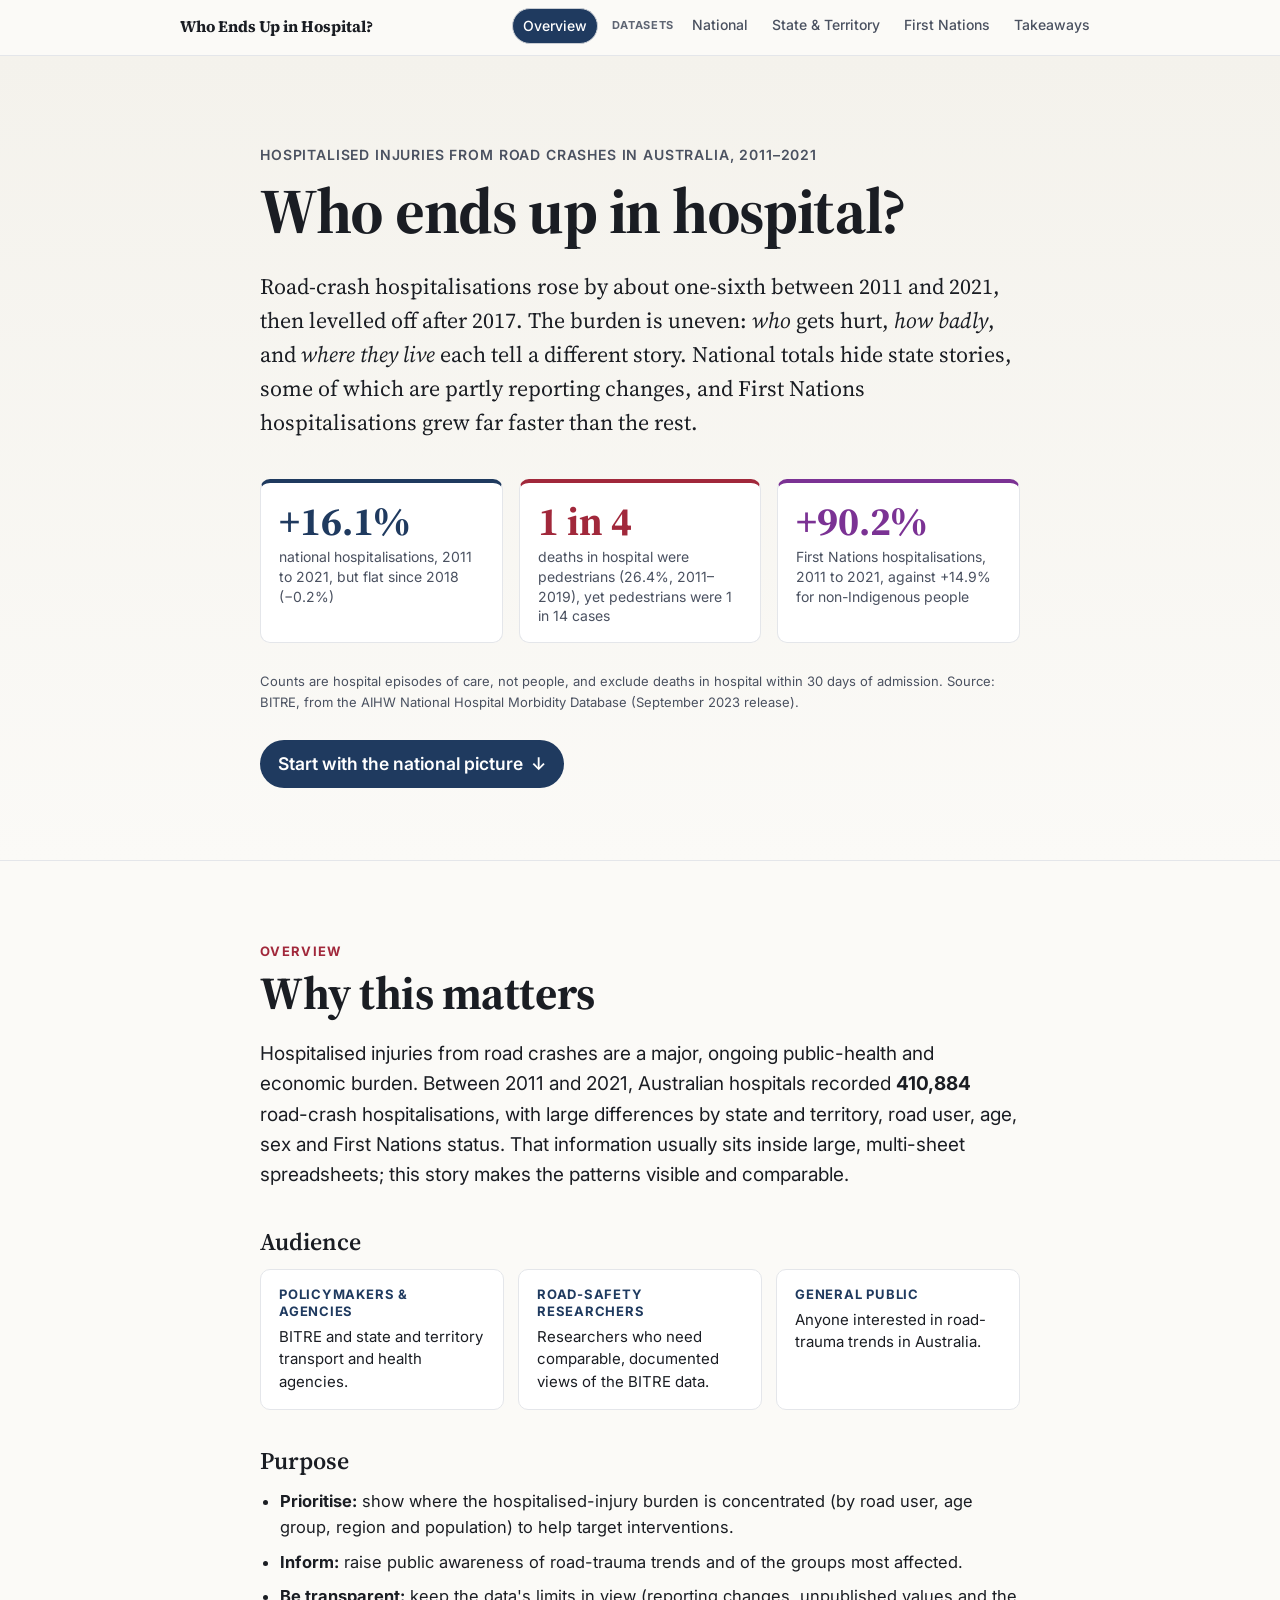
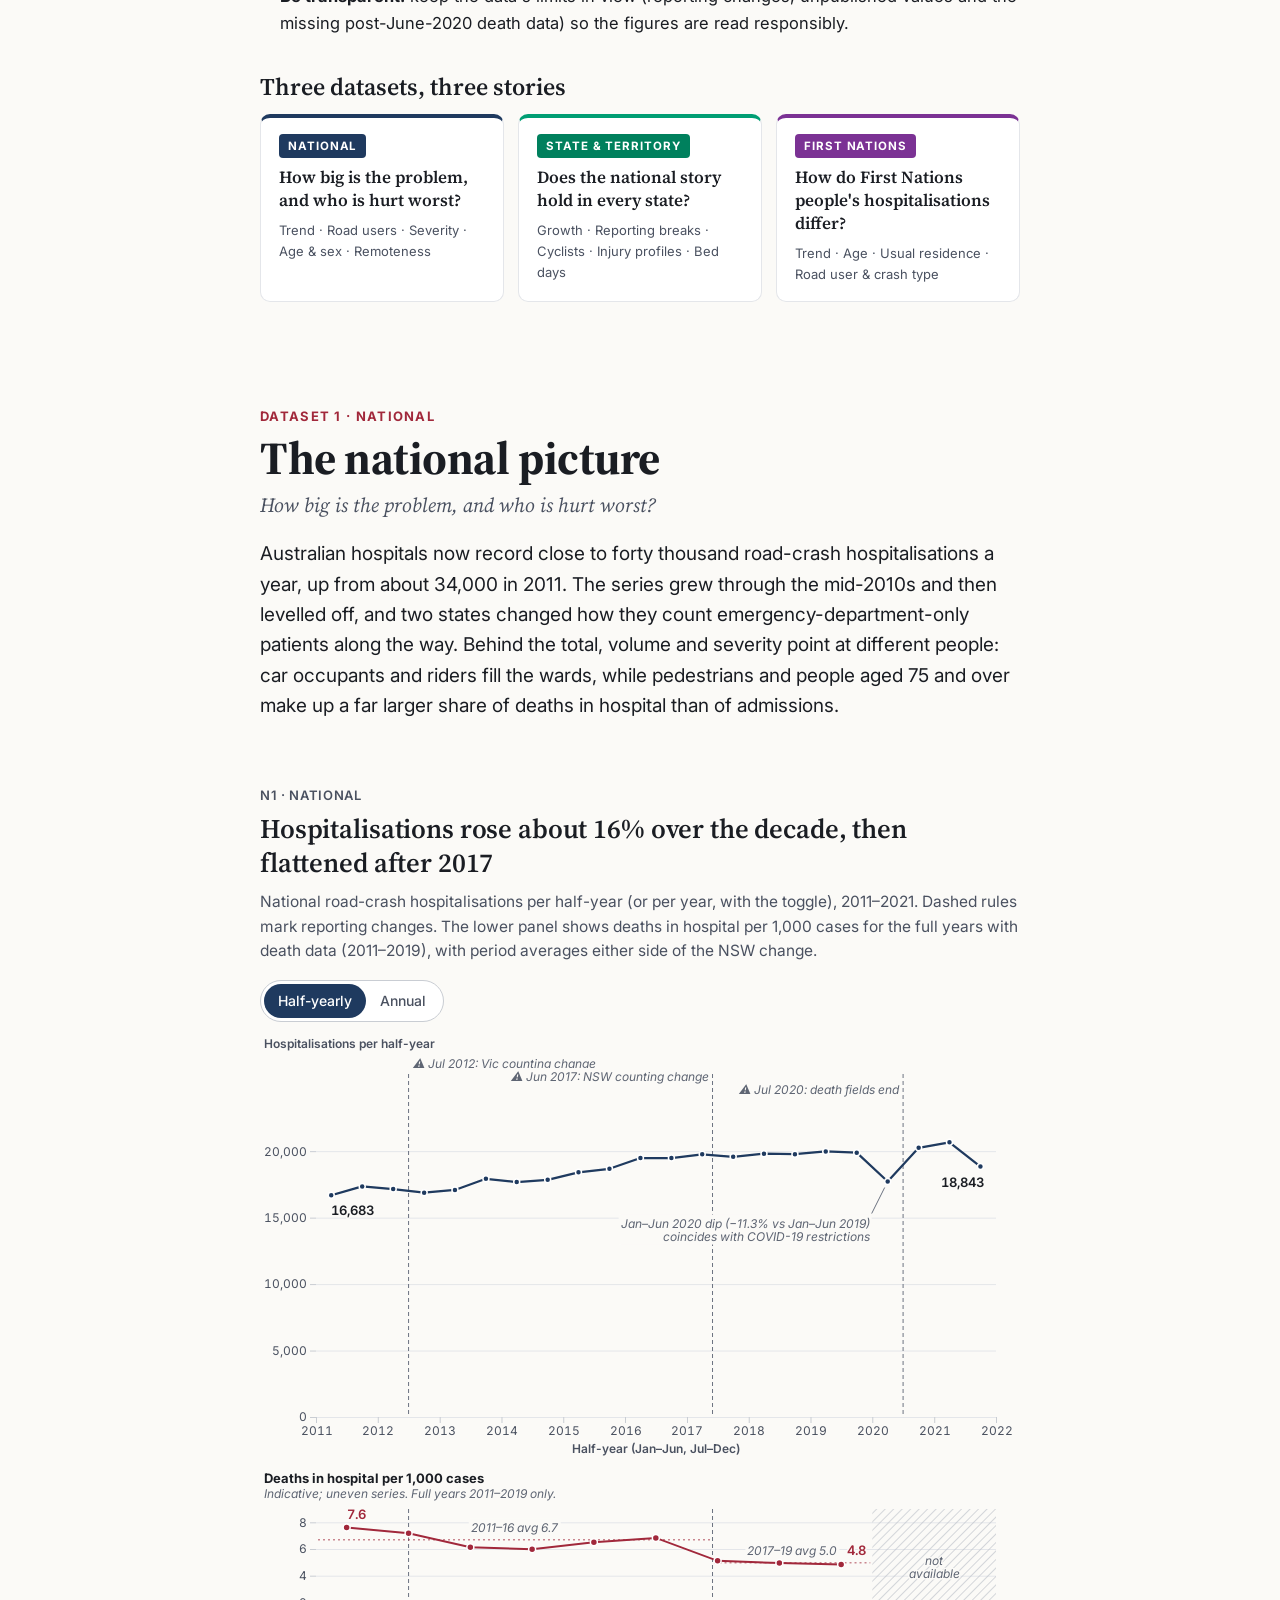
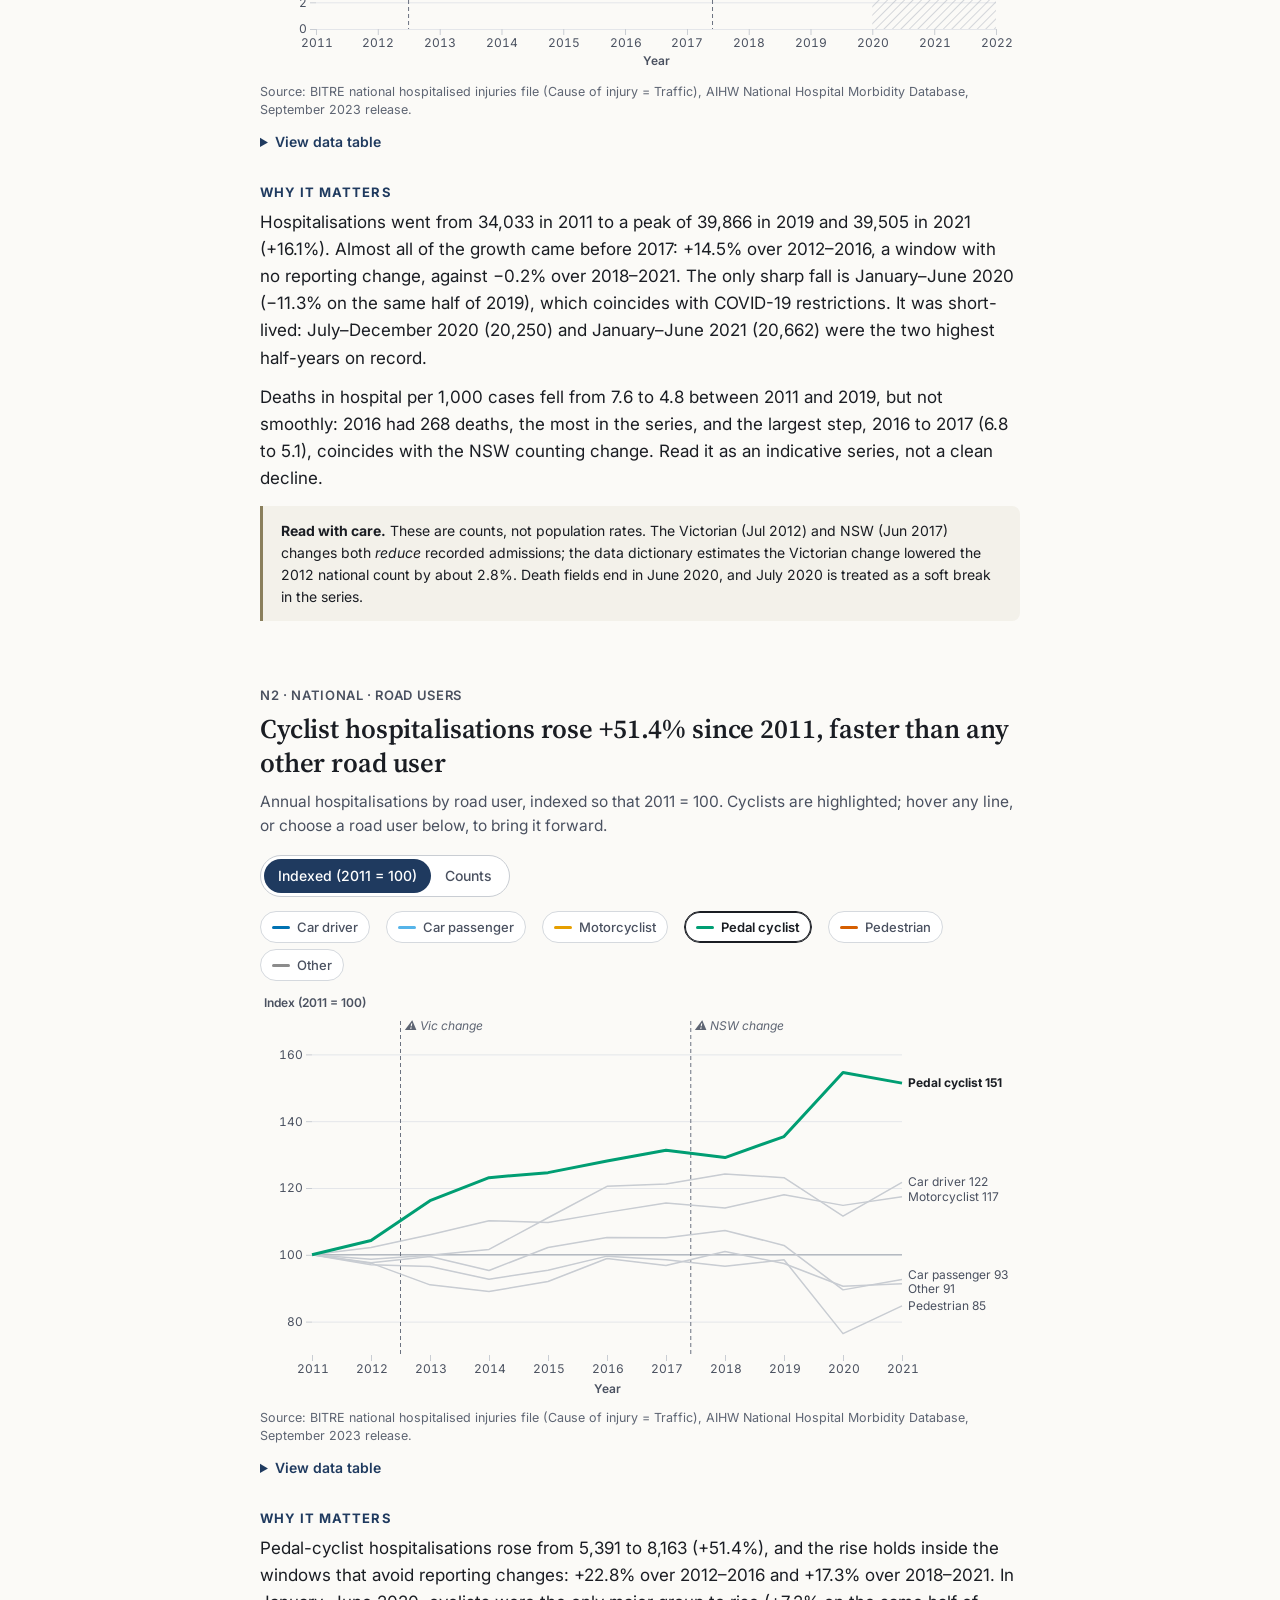
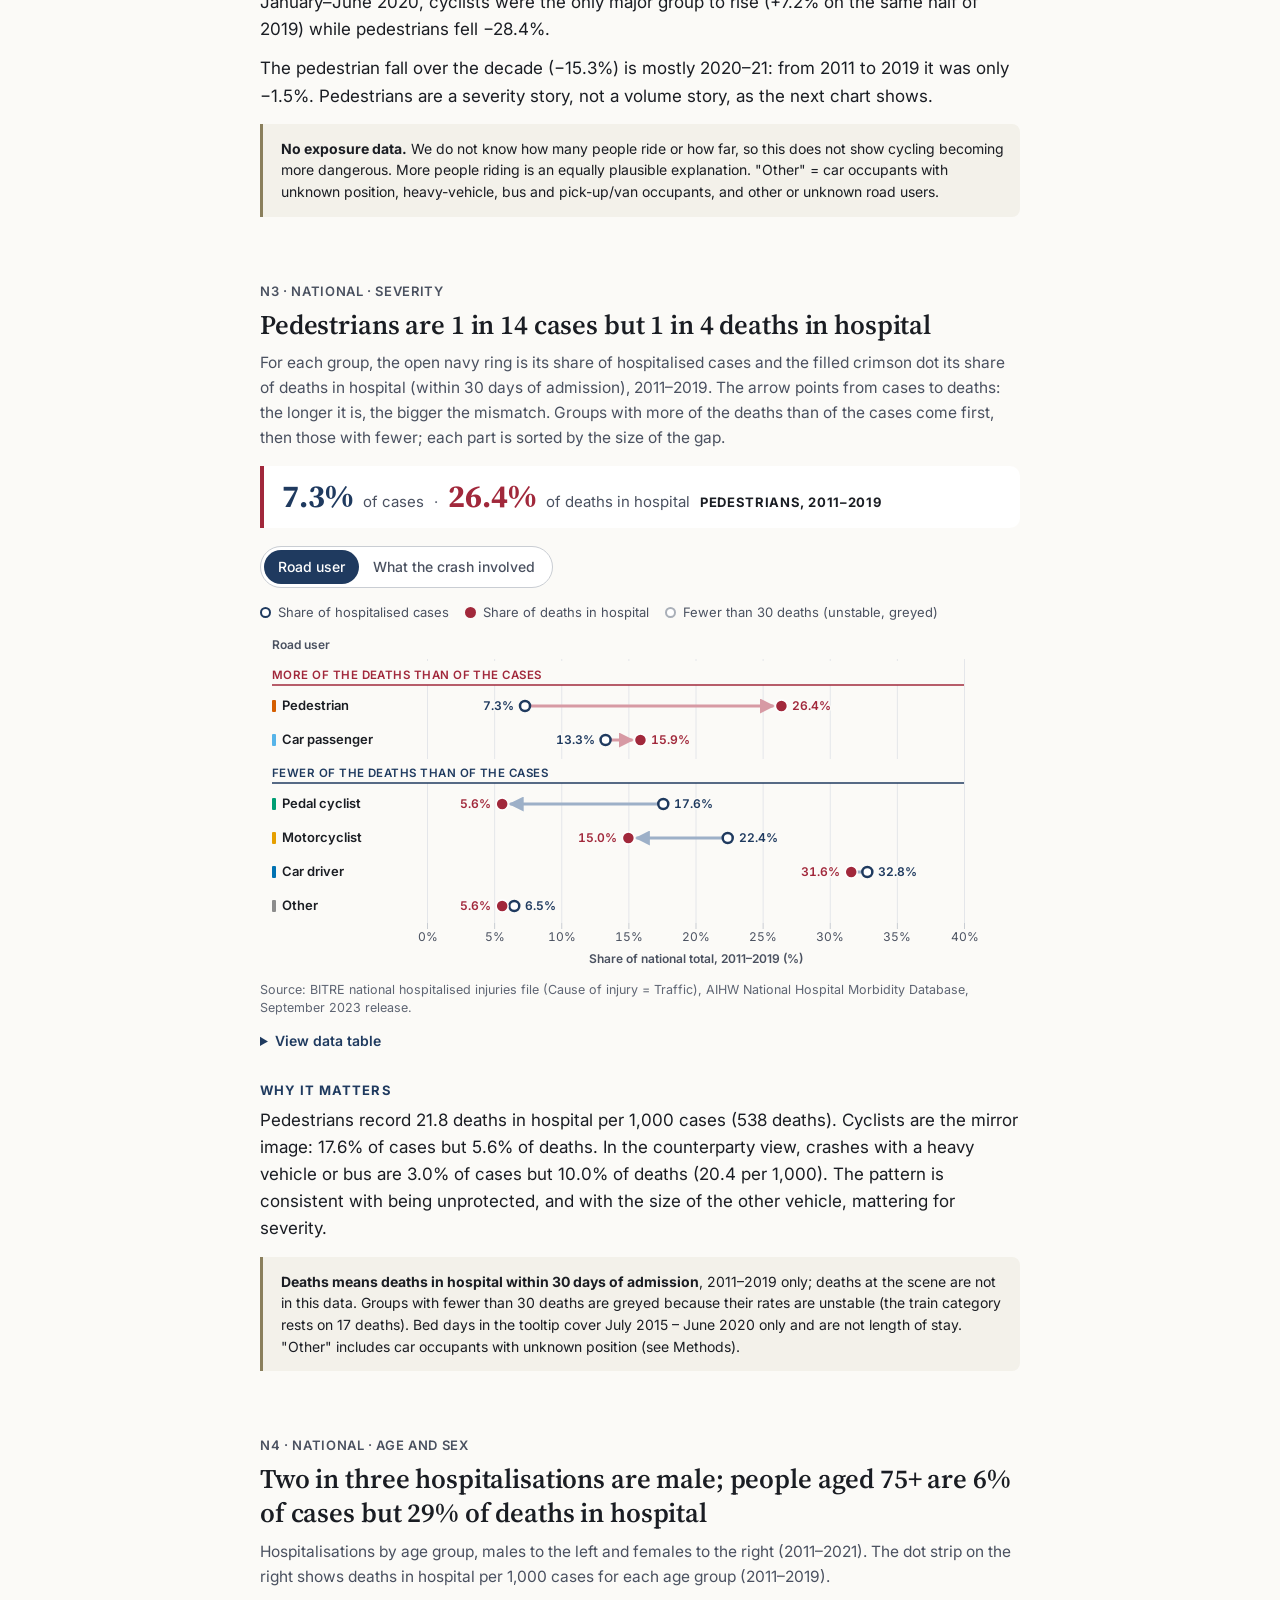
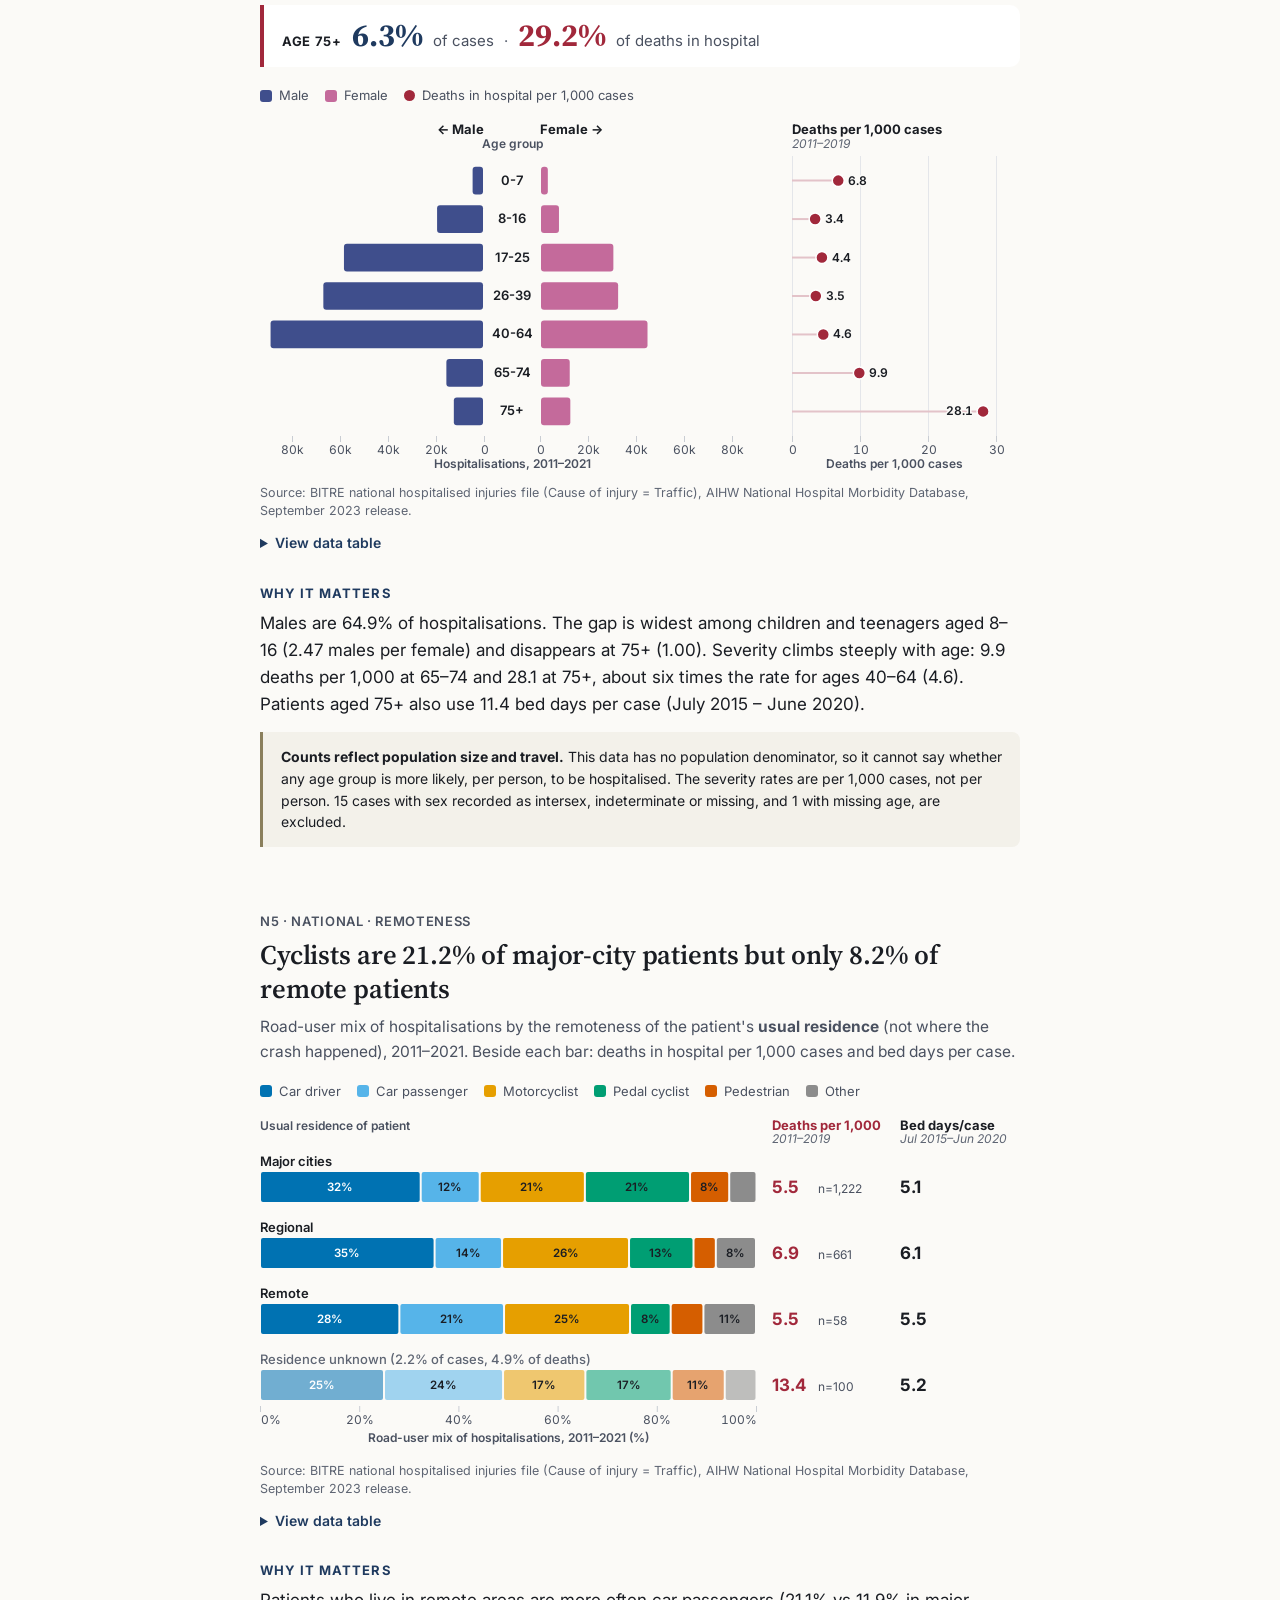
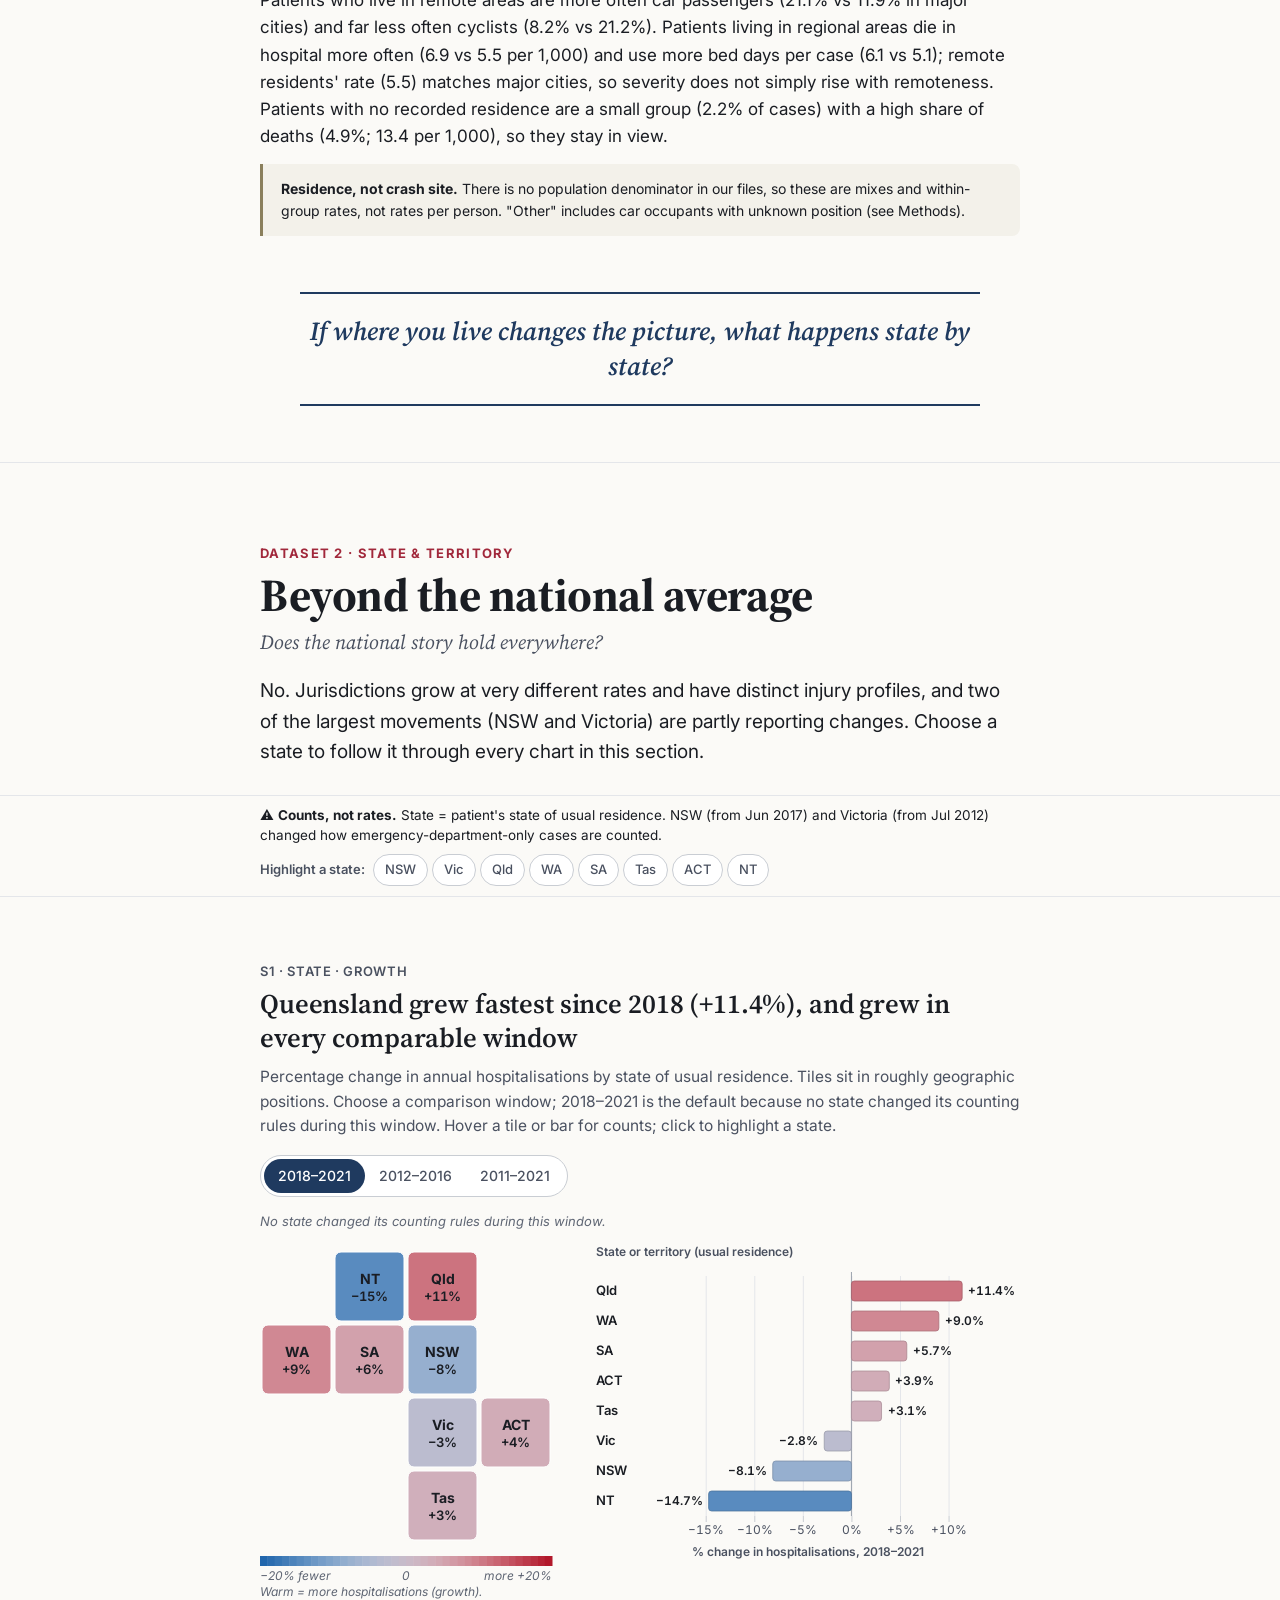
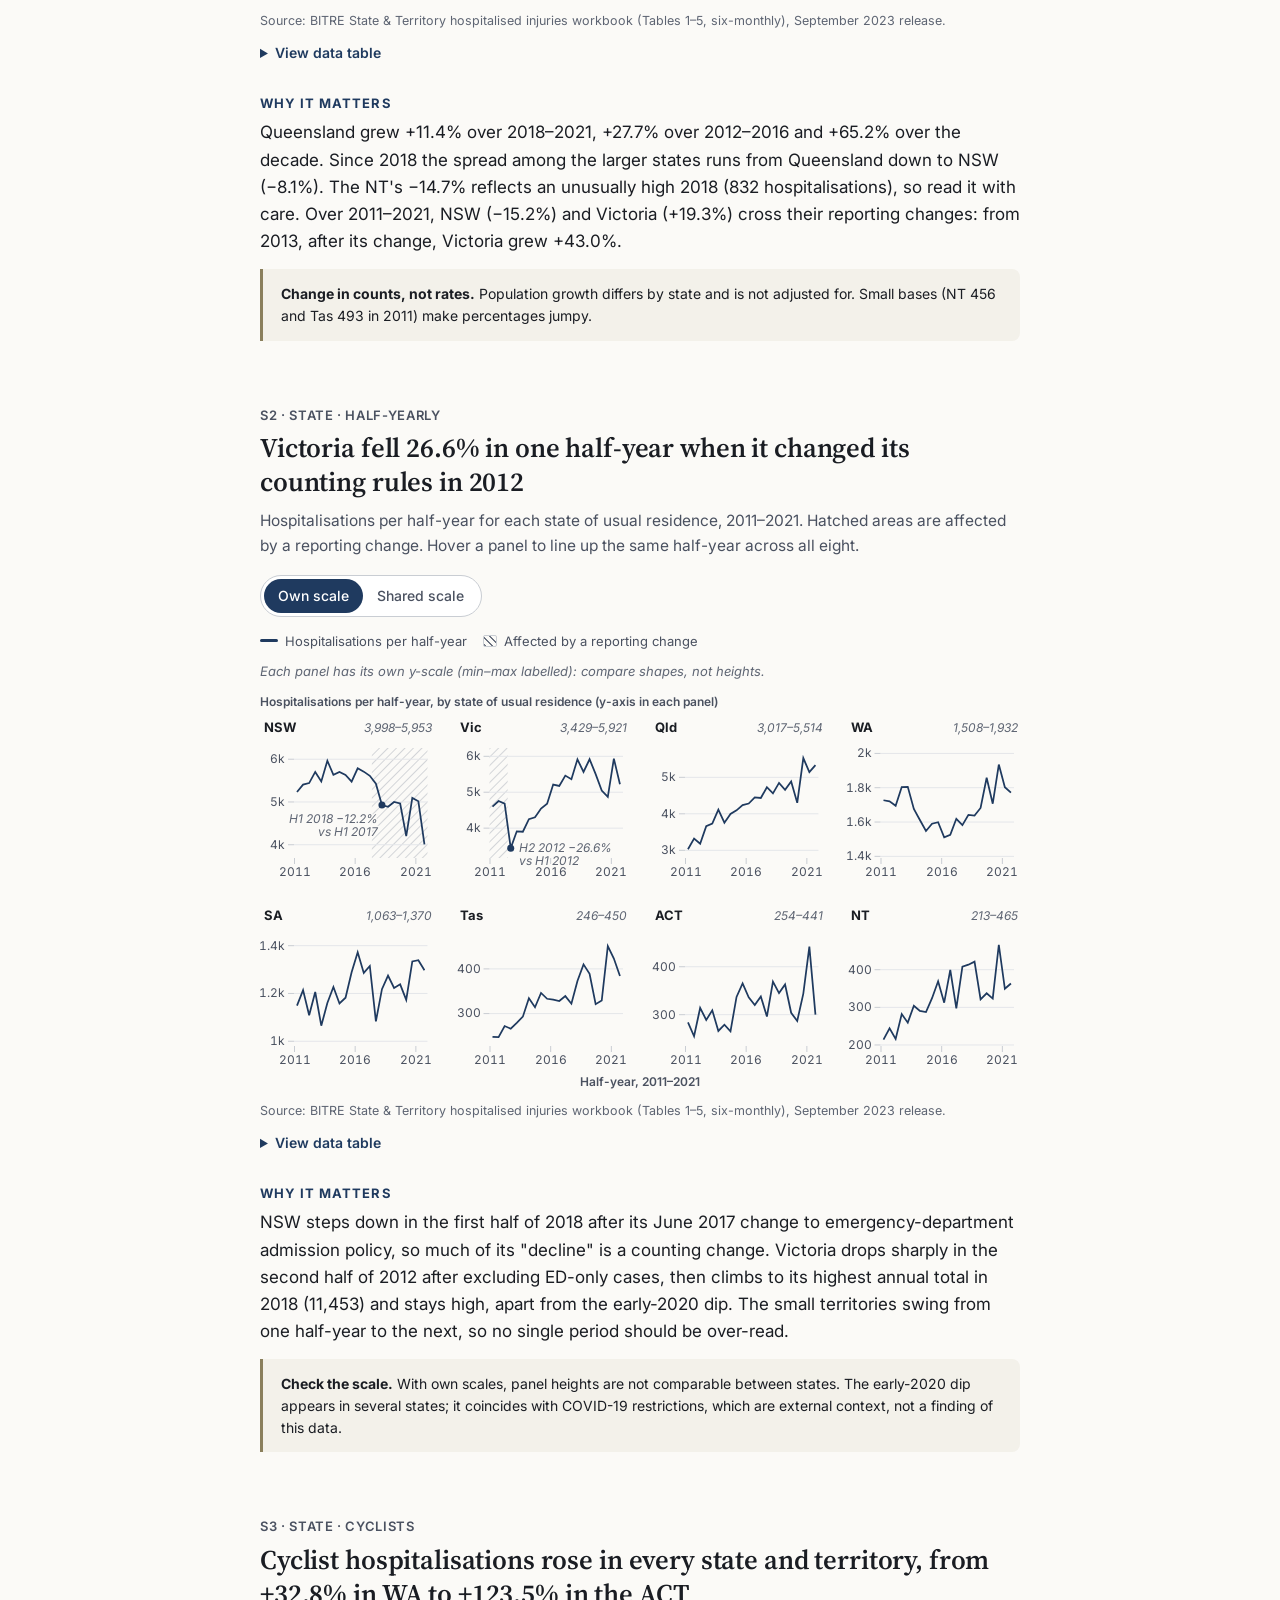
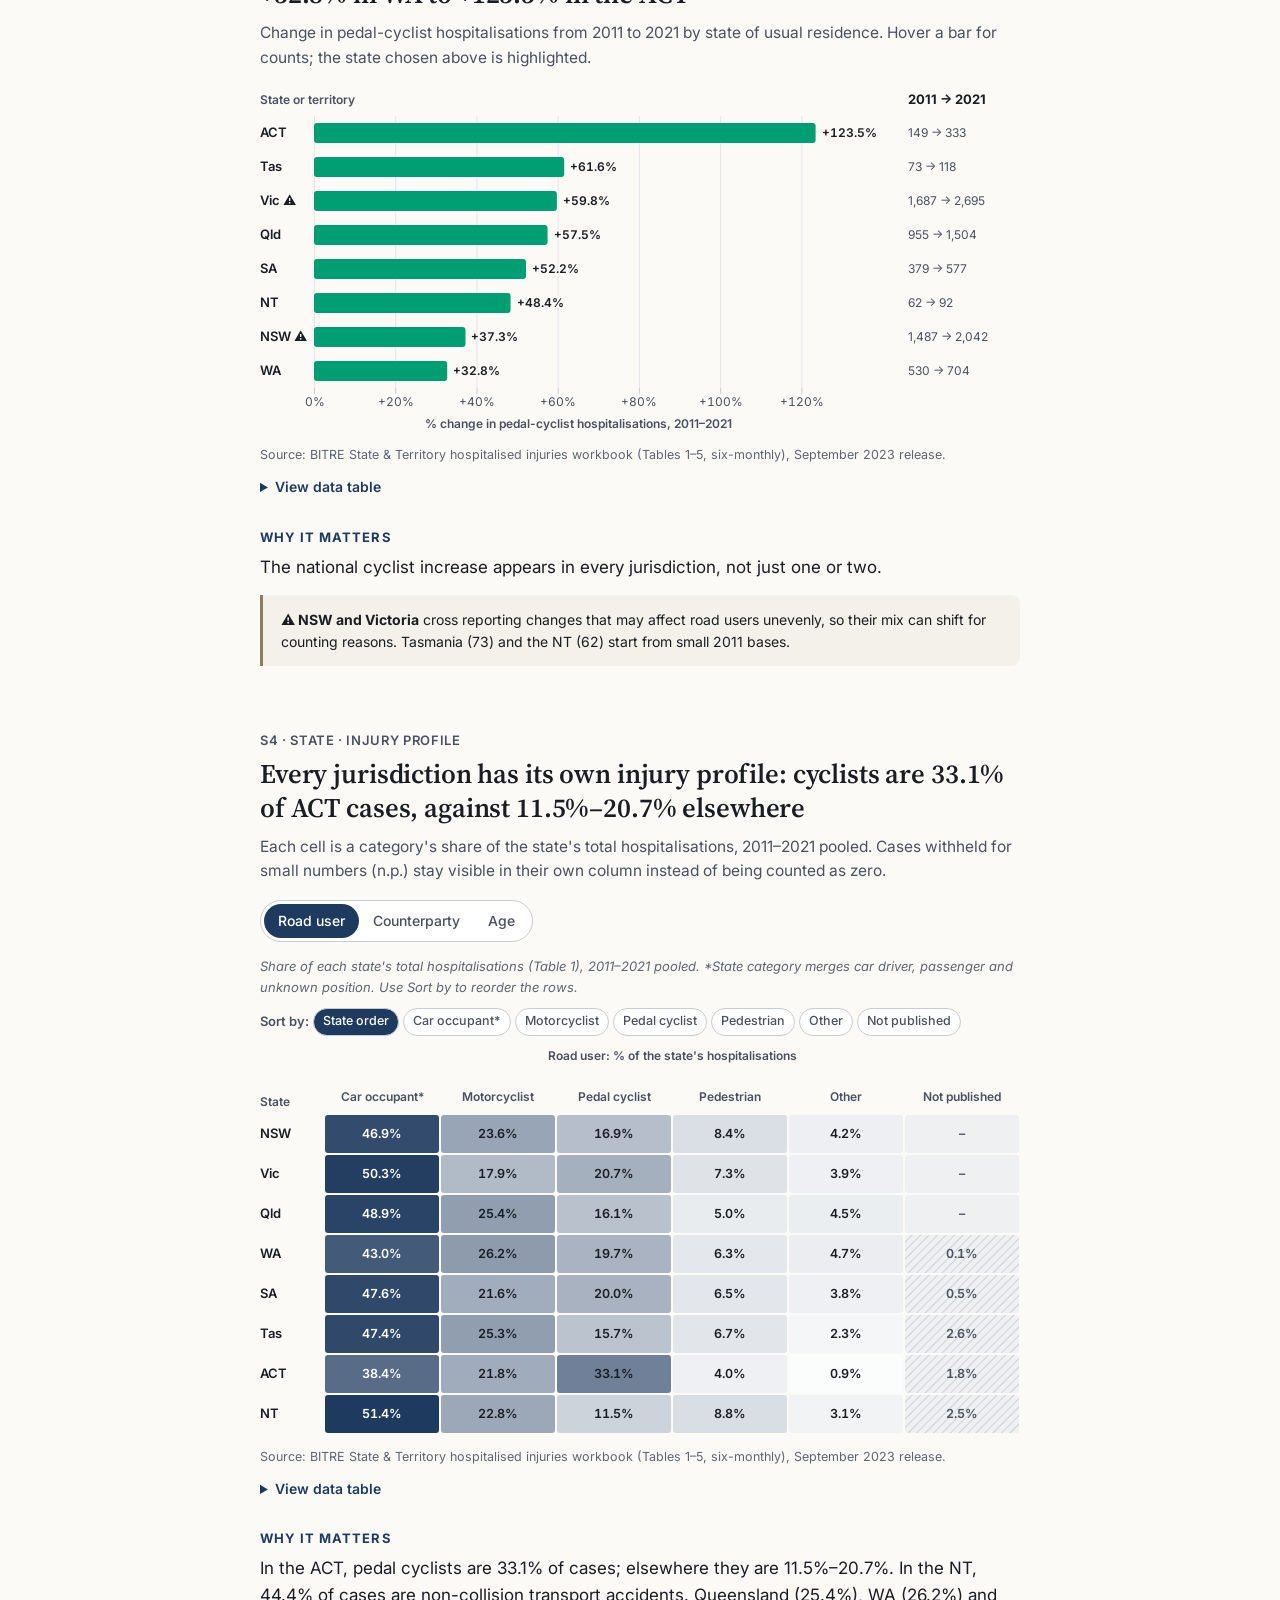
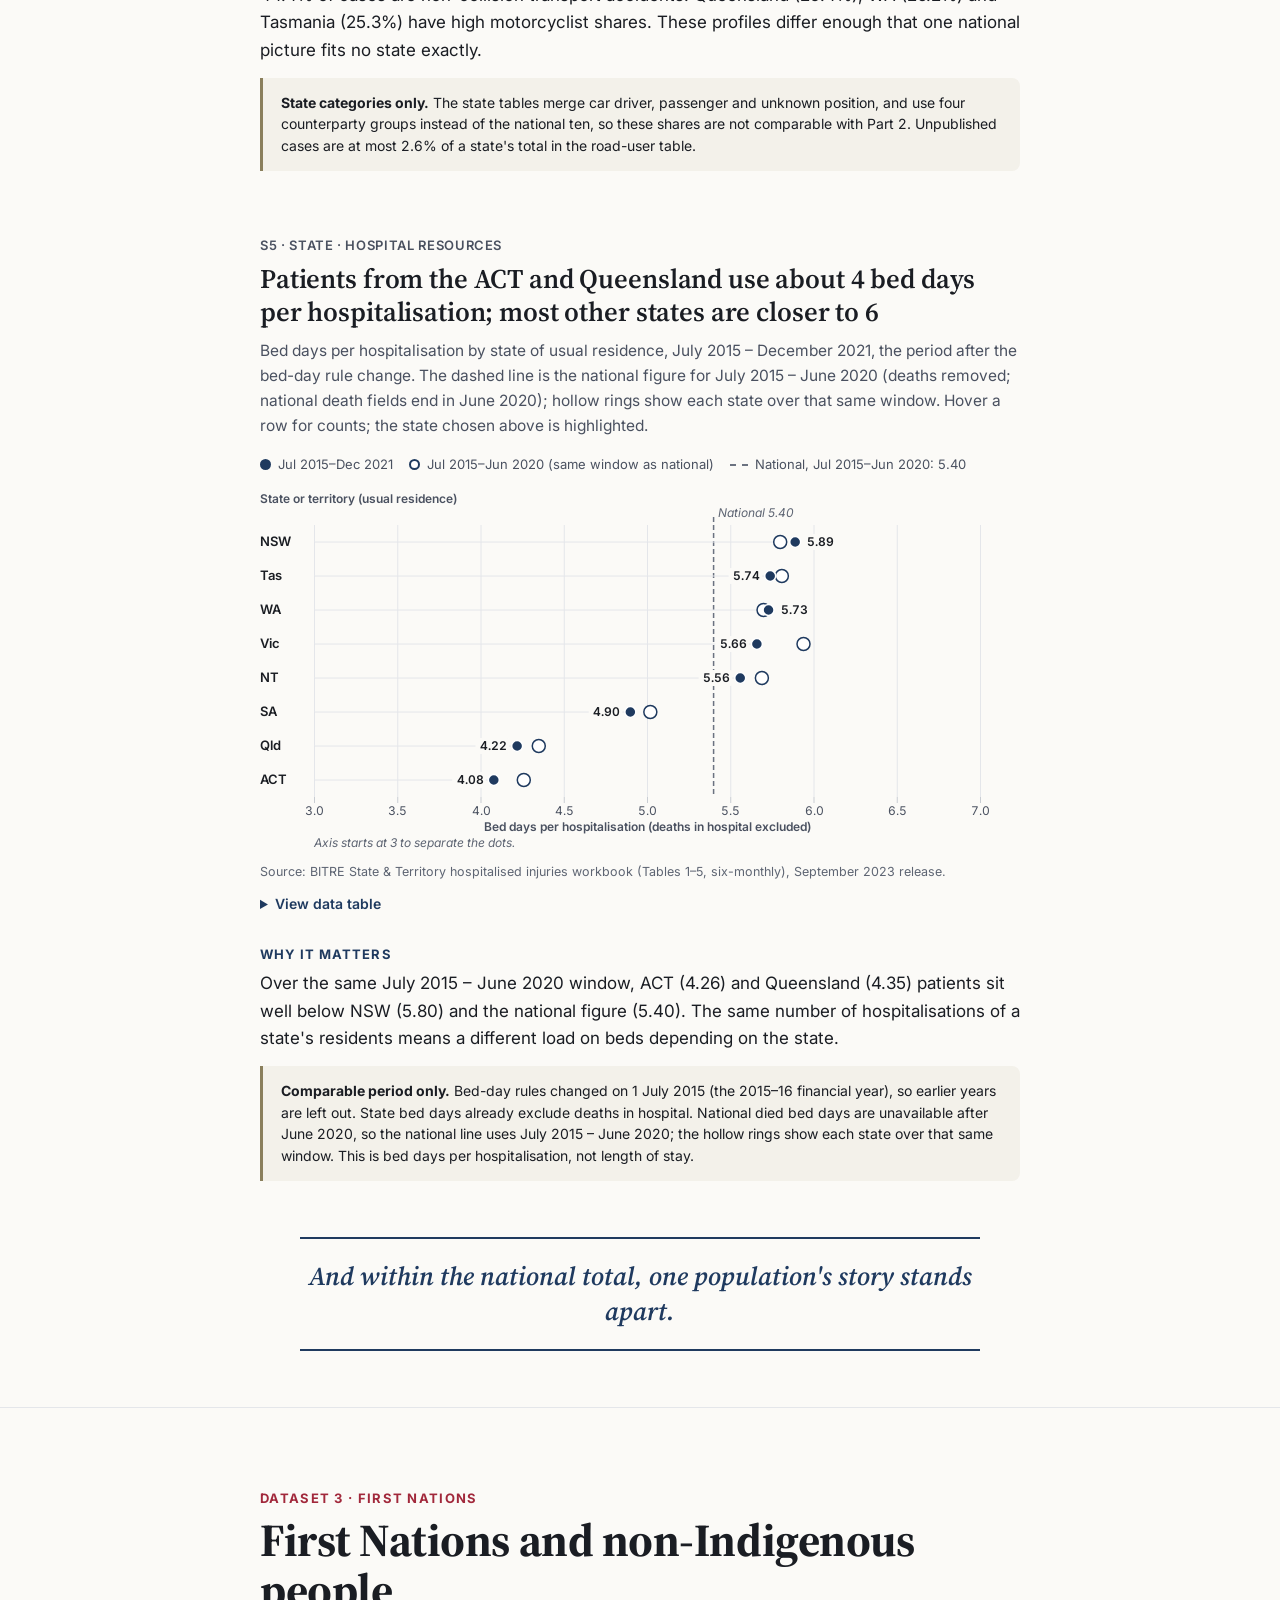
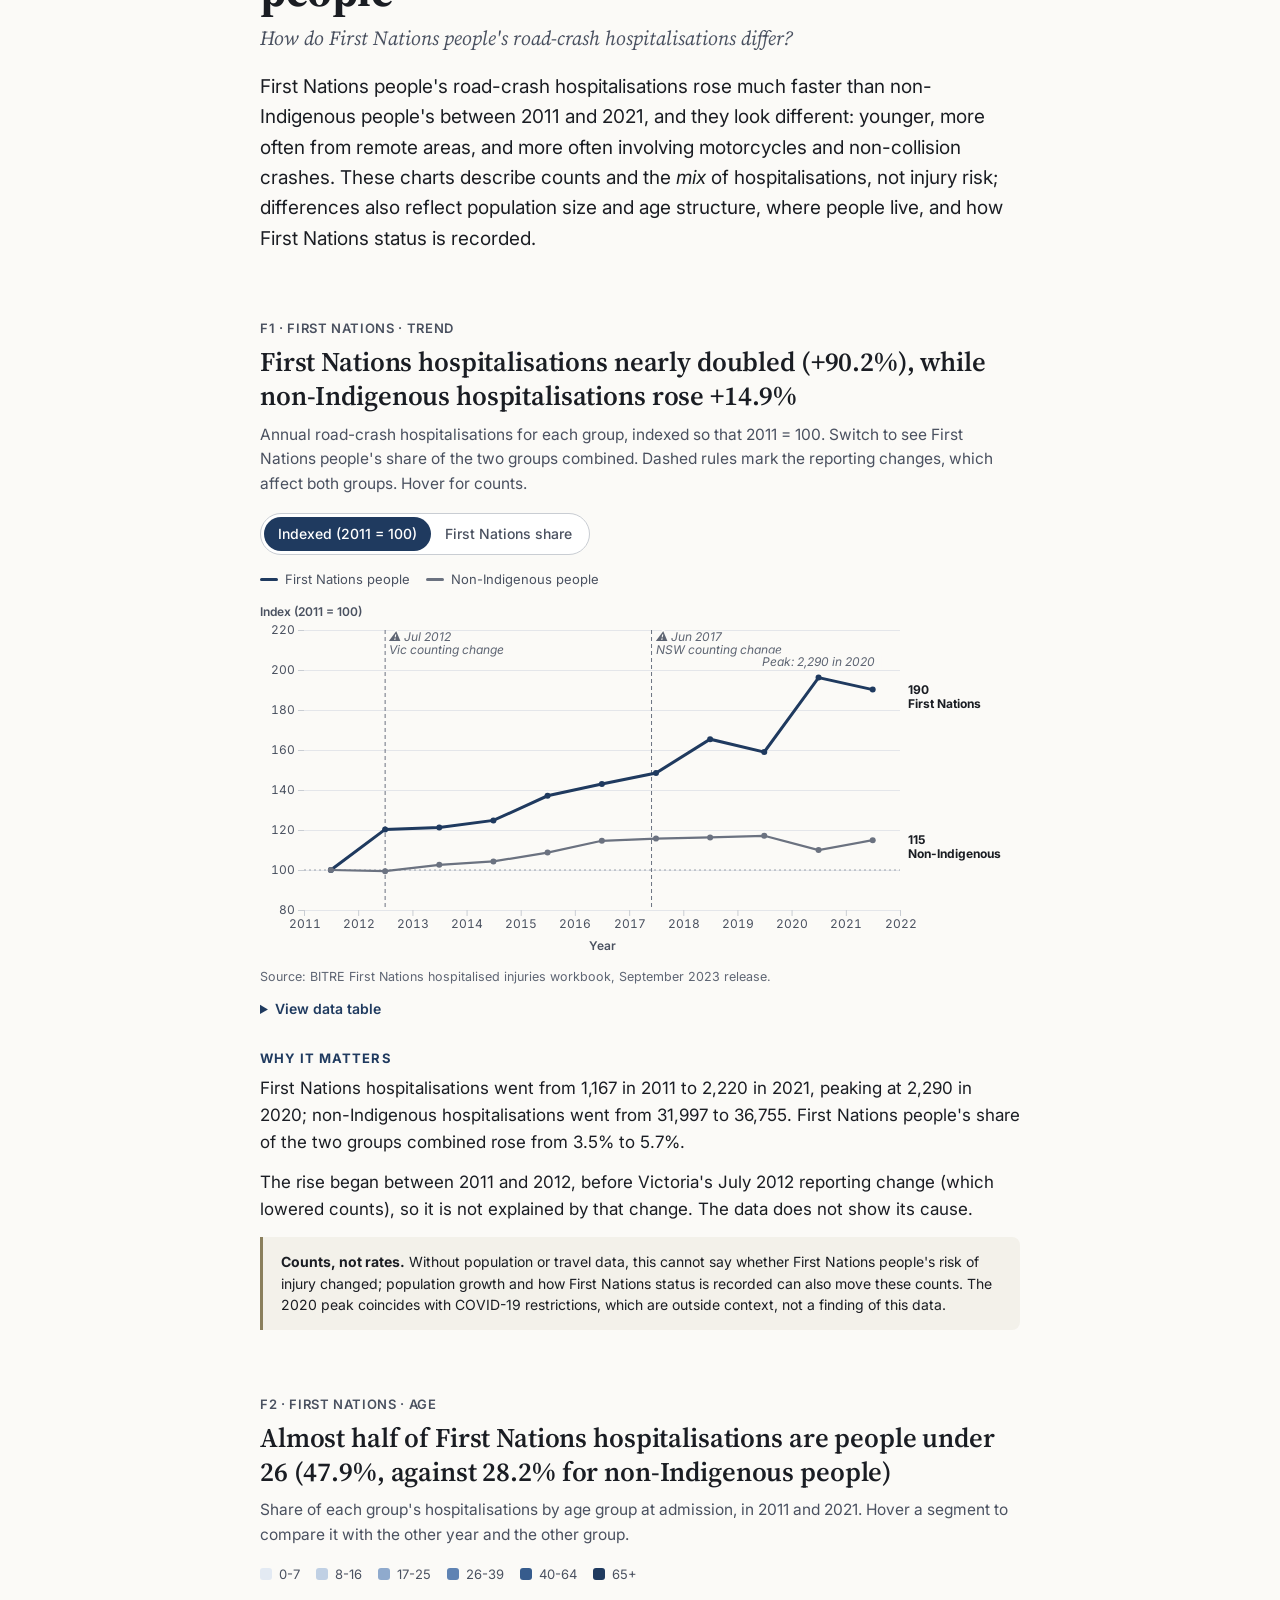
==== commit 4d0ab383: "Deploy website from tin/d3-website 1268f6c" ====
--- a/index.html
+++ b/index.html
@@ -146,7 +146,7 @@
     <div class="wrap">
       <p class="kicker">N3 · National · Severity</p>
       <h3 class="chart-headline">Pedestrians are 1 in 14 cases but 1 in 4 deaths in hospital</h3>
-      <p class="chart-desc">For each group, the navy dot is its share of hospitalised cases and the crimson dot its share of deaths in hospital (within 30 days of admission), 2011–2019. The longer the line, the bigger the mismatch. Rows are sorted by the gap.</p>
+      <p class="chart-desc">For each group, the open navy ring is its share of hospitalised cases and the filled crimson dot its share of deaths in hospital (within 30 days of admission), 2011–2019. The arrow points from cases to deaths: the longer it is, the bigger the mismatch. Groups with more of the deaths than of the cases come first, then those with fewer; each part is sorted by the size of the gap.</p>
       <div class="callout-stat sev"><span class="big cases"><span data-stat="pedCases"></span></span> of cases <span class="dot" aria-hidden="true">·</span> <span class="big deaths"><span data-stat="pedDeaths"></span></span> of deaths in hospital <span class="who">Pedestrians, 2011–2019</span></div>
       <div class="controls" data-chart="n3" role="group" aria-label="Grouping">
         <button type="button" data-opt="mode" data-value="roadUser">Road user</button>
@@ -387,7 +387,7 @@
     <div class="wrap">
       <p class="kicker">F4 · First Nations · Road user and crash type</p>
       <h3 class="chart-headline">Motorcyclists rose from <span data-stat="fnMotoShare2011"></span> to <span data-stat="fnMotoShare2021"></span> of First Nations hospitalisations; the non-Indigenous share stayed at <span data-stat="niMotoShare2021"></span></h3>
-      <p class="chart-desc">How each group's share of hospitalisations by road user, or by what the crash involved, moved between 2011 and 2021. A steeper line is a bigger shift; both panels share one scale. Hover a line to compare.</p>
+      <p class="chart-desc">Each bar splits one population's hospitalisations by road user, or by what the crash involved, in 2011 and in 2021. The outlined slice starts at 0% so its 2011 and 2021 widths compare directly; the shaded bands show how each slice grew or shrank. Hover a slice to compare.</p>
       <div class="controls" data-chart="f4" role="group" aria-label="Category">
         <button type="button" data-opt="mode" data-value="roadUser">Road user</button>
         <button type="button" data-opt="mode" data-value="counterparty">What the crash involved</button>
@@ -500,7 +500,7 @@
 <script src="assets/js/charts/s5-beddays.js"></script>
 <script src="assets/js/charts/f1-trend.js"></script>
 <script src="assets/js/charts/f-mix.js"></script>
-<script src="assets/js/charts/f4-slope.js"></script>
+<script src="assets/js/charts/f4-stack.js"></script>
 <script src="assets/js/main.js"></script>
 </body>
 </html>
